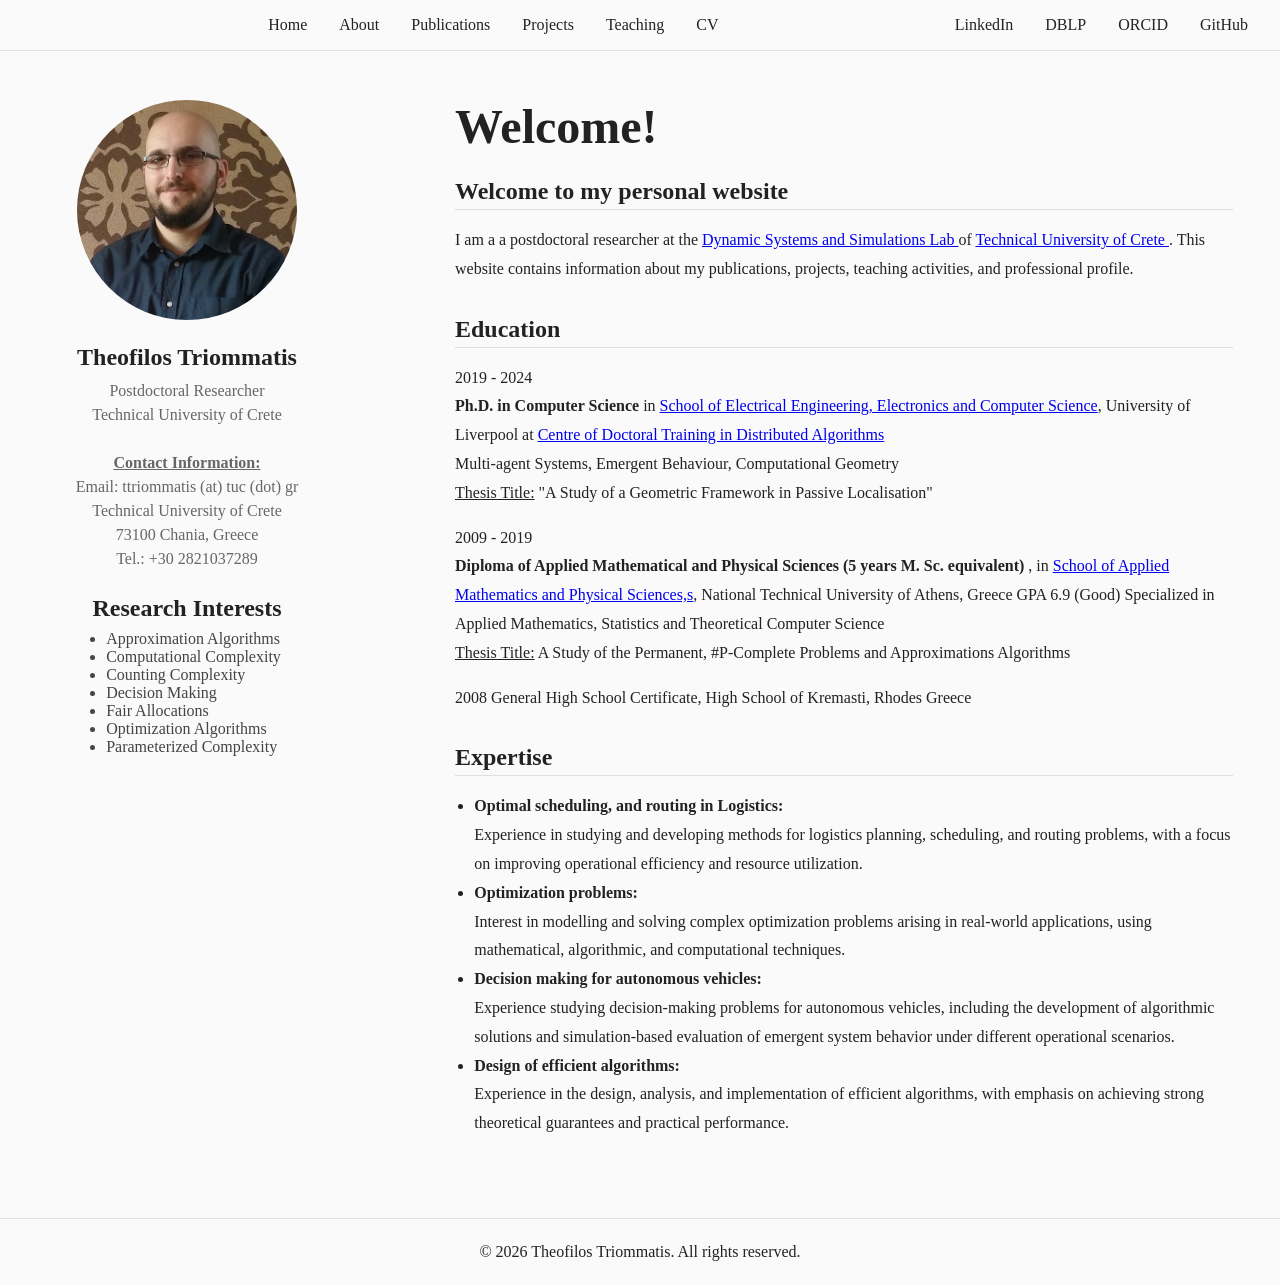
==== index.html @ 5d815907 "Add files via upload" ====
<!-- index.html -->

<!DOCTYPE html>

<html lang="en">
<head>
    <meta charset="UTF-8">
    <meta name="viewport" content="width=device-width, initial-scale=1.0">
    <title>Theofilos Triommatis</title>

 
<link rel="stylesheet" href="style.css">
 

</head>
<body>

 
<header>

    <nav class="navbar"> 

        <div class="nav-links">

        </div>

        <ul class="nav-links">
            <li><a href="index.html">Home</a></li>
            <li><a href="about.html">About</a></li>
            <li><a href="publications.html">Publications</a></li>
            <li><a href="projects.html">Projects</a></li>
            <li><a href="teaching.html">Teaching</a></li>
            <li><a href="DrTriommatis.pdf" target="_blank">CV</a></li>
        </ul>


        <div class="nav-links">

            <a href="https://www.linkedin.com/in/theofilos-triommatis-66a6b61b3/"
            target="_blank"
            aria-label="LinkedIn">
                LinkedIn
            </a>

            <a href="https://dblp.org/pid/255/5863.html"
            target="_blank"
            aria-label="DBLP">
                DBLP
            </a>

            <a href="https://orcid.org/0009-0004-9398-2046"
            target="_blank"
            aria-label="ORCID">
                ORCID
            </a>

            <a href="https://github.com/theotrio"
            target="_blank"
            aria-label="GitHub">
                GitHub
            </a>

        </div>

        <!-- <div class="social-icons"> 
            <a href="https://github.com/yourusername" target="_blank" aria-label="GitHub"> <img src="images/github.svg" alt="GitHub"> </a> 
            <a href="https://linkedin.com/in/yourusername" target="_blank" aria-label="LinkedIn"> <img src="images/linkedin.svg" alt="LinkedIn"> </a> 
            <a href="https://dblp.org/pid/your-id.html" target="_blank" aria-label="DBLP"> <img src="images/dblp.svg" alt="DBLP"> </a> 
            <a href="https://orcid.org/0000-0000-0000-0000" target="_blank" aria-label="ORCID"> <img src="images/orcid.svg" alt="ORCID"> </a> 
        </div>  -->

    </nav>

</header>

<main>

<aside class="sidebar">

    <img
        src="images/profile.png"
        alt="Profile photo"
        class="profile-image"
    >

    <h2>Theofilos Triommatis</h2>

    <p class="title">
        Postdoctoral Researcher<br>
        Technical University of Crete
    </p>

    <p class="title">
        <strong> <u> Contact Information: </u> </strong> <br>
        Email: ttriommatis (at) tuc (dot) gr <br>
        Technical University of Crete <br>
        73100 Chania, Greece <br>
        Tel.: +30 2821037289
    </p>

    <!-- <p class="bio">
        <u>Short Bio: </u> I completed my undergraduate and integrated masters at National
        Technical University of Athens in 2019. In 2024, achieved my PhD in Computer Science 
        at the University of Liverpool, where my thesis focused on developing and studying a
        Geomteric Framework for localization with passive sensors. 
    </p> -->
    <h2>Research Interests</h2>
    <ul>
        <li> Approximation Algorithms <br>  </li>
        <li>  Computational Complexity <br>  
        <!-- Interest in the computational complexity of algorithmic problems, including the study of tractability, approximation, and the inherent limits of efficient computation. -->
        </li>
        <li> Counting Complexity <br>  </li>
        <li> Decision Making <br>  </li>
        <li> Fair Allocations  <br> </li>
        <li> Optimization Algorithms <br>  </li>
        <li> Parameterized Complexity <br>  </li>
    </ul>

</aside>

<section class="content">

    <h1>Welcome!</h1>

    <section>
    <h2>
        Welcome to my personal website
    </h2>

    <p>
        I am a a postdoctoral researcher at the <a href= "http://www.dssl.tuc.gr/" target="_blank"> Dynamic Systems and Simulations Lab </a>  
        of <a href= "https://www.tuc.gr/en/home" target="_blank"> Technical University of Crete </a>.
        This website contains information about my publications,
        projects, teaching activities, and professional profile.
    </p>
    </section>

    <section>
    <h2>Education</h2>
    <p>
    2019 - 2024 <br>
    <strong> Ph.D. in Computer Science </strong> in <a href = "https://www.liverpool.ac.uk/electrical-engineering-electronics-and-computer-science/" target="_blank"> School of Electrical Engineering, Electronics and Computer Science</a>, 
    University of Liverpool at <a href= "https://www.liverpool.ac.uk/distributed-algorithms-cdt/" target="_blank"> Centre of Doctoral Training in Distributed Algorithms</a>
    <br>
    Multi-agent Systems, Emergent Behaviour, Computational Geometry
    <br>
    <u>Thesis Title:</u> "A Study of a Geometric Framework in Passive Localisation"
    </p> 
    <p>2009 - 2019 <br>
    <strong> Diploma of Applied Mathematical and Physical Sciences (5 years M. Sc. equivalent) </strong>, in
    <a href = "https://www.ntua.gr/en/" target="_blank"> School of Applied Mathematics and Physical Sciences,s</a>,
    National Technical University of Athens, Greece GPA 6.9 (Good)
    Specialized in Applied Mathematics, Statistics and Theoretical Computer Science
    <br>
    <u>Thesis Title:</u> 
    A Study of the Permanent, #P-Complete Problems and Approximations Algorithms
    </p>
    <p> 2008 
    General High School Certificate, High School of Kremasti, Rhodes Greece
    </p>
    </section>
     

    <section>
    <h2>Expertise</h2>
    <ul>
        <li>
        <strong> Optimal scheduling, and routing in Logistics: </strong>  <br>
        Experience in studying and developing methods for logistics planning, scheduling, and routing problems, with a focus on improving operational efficiency and resource utilization.
        </li>
        <li>
        <strong> Optimization problems: </strong>  <br>
        Interest in modelling and solving complex optimization problems arising in real-world applications, using mathematical, algorithmic, and computational techniques.
        </li>
        <li>
        <strong> Decision making for autonomous vehicles: </strong>  <br>
        Experience studying decision-making problems for autonomous vehicles, including the development of algorithmic solutions and simulation-based evaluation of emergent system behavior under different operational scenarios.
        </li>
        <li>
        <strong> Design of efficient algorithms: </strong>  <br>
        Experience in the design, analysis, and implementation of efficient algorithms, with emphasis on achieving strong theoretical guarantees and practical performance.
        </li>
    </ul>
    </section>



</section>

</main>



<footer>
    <p class="copyright">
        © 2026 Theofilos Triommatis. All rights reserved.
    </p>
</footer>
 

</body>
</html>
---- style.css ----
/* style.css */

* {
  margin: 0;
  padding: 0;
  box-sizing: border-box;
  }

body {
font-family: Source Serif; 
/* Arial, Helvetica, sans-serif; */
min-height: 100vh;


display: flex;
flex-direction: column;

color: #222;
background-color: #fafafa;

}

header {
position: sticky;
top: 0;

background: rgba(250, 250, 250, 0.9);
backdrop-filter: blur(10px);

padding: 1rem 2rem;
border-bottom: 1px solid #e0e0e0;

z-index: 1000;

}

.navbar {
display: flex;
justify-content: space-between;
align-items: center;
}

.nav-links {
list-style: none;
display: flex;
justify-content: center;
gap: 2rem;
}

.nav-links a {
text-decoration: none;
color: #222;
font-weight: 500;
}

.nav-links a:hover {
color: #0066cc;
}

main {
flex: 1;

display: flex;
gap: 8rem;

max-width: 1250px;
width: 100%;

margin: 0 auto;
padding: 3rem 2rem;

}

.sidebar {
    width: 280px;
    position: sticky;
    top: 100px;
    align-self: flex-start;
}

.profile-image {
width: 220px;
height: 220px;

object-fit: cover;

border-radius: 50%;

display: block;
margin: 0 auto 1.5rem auto;

}

.sidebar h2 {
text-align: center;
margin-bottom: 0.5rem;
}

.title {
text-align: center;
color: #666;
margin-bottom: 1.5rem;
line-height: 1.5;
}

.bio {
line-height: 1.7;
color: #444;
}

.sidebar ul {
color: #444;
padding-left: 3.7rem;
}

.content {
flex: 1;
}

.content section {
    margin-bottom: 2rem;
}

.content h1 {
font-size: 3rem;
margin-bottom: 1.5rem;
}

.content h2 {
    margin-bottom: 1rem;
    padding-bottom: 0.25rem;
    border-bottom: 1px solid #ddd;
}

.content p {
line-height: 1.8;
margin-bottom: 1rem;
}

.content ul {
padding-left: 1.2rem;
line-height: 1.8;
}


footer {
border-top: 1px solid #e0e0e0;
padding: 1.5rem;
text-align: center;
}

.social-links {
display: flex;
justify-content: center;
gap: 1.5rem;
margin-bottom: 0.75rem;
}

.social-links a {
text-decoration: none;
color: #444;
}

.social-links a:hover {
color: #0066cc;
}


.publications {
width: 100%;
max-width: 1000px;
margin: 0 auto;
} 

.publications h1 {
margin-top: 2rem;
margin-bottom: 1rem;
}

.publications h2 {
margin-top: 1.5rem;
margin-bottom: 1rem;
}

.publications ol {
margin-bottom: 2rem;
padding-left: 2rem;
}

.publications ul {
margin-bottom: 2rem;
padding-left: 2rem;
}

.social-icons {
display: flex;
gap: 1rem;
}

.social-icons img {
width: 24px;
height: 24px;
transition: transform 0.2s ease;
}

.social-icons img {
transform: scale(1.1);
}




.about-section {
margin-bottom: 3rem;
}

.about-section h2 {
margin-bottom: 1rem;
border-bottom: 1px solid #e0e0e0;
padding-bottom: 0.4rem;
}

.cv-item {
display: flex;
gap: 2rem;
margin-bottom: 0.8rem;
}

.cv-year,
.cv-label {
width: 140px;
flex-shrink: 0;
font-weight: 600;
}

.cv-description {
flex: 1;
line-height: 1.6;
}
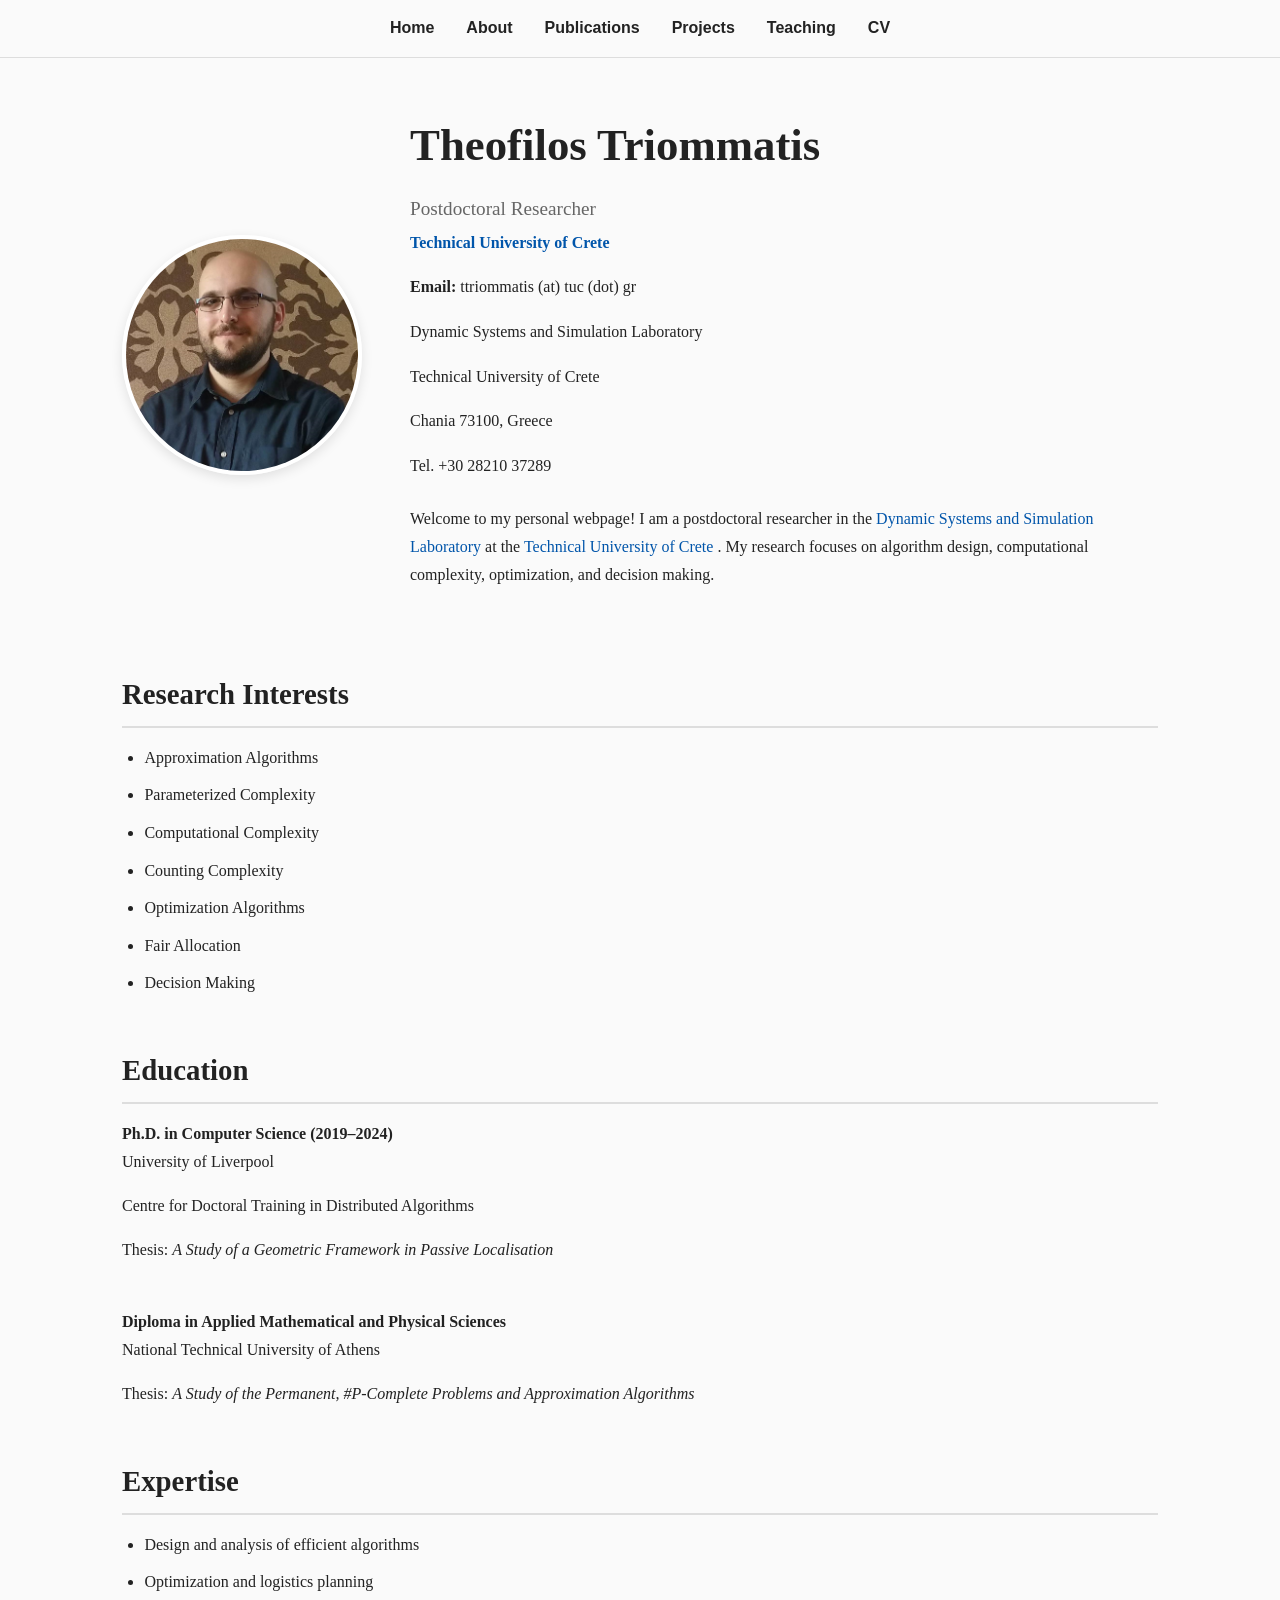
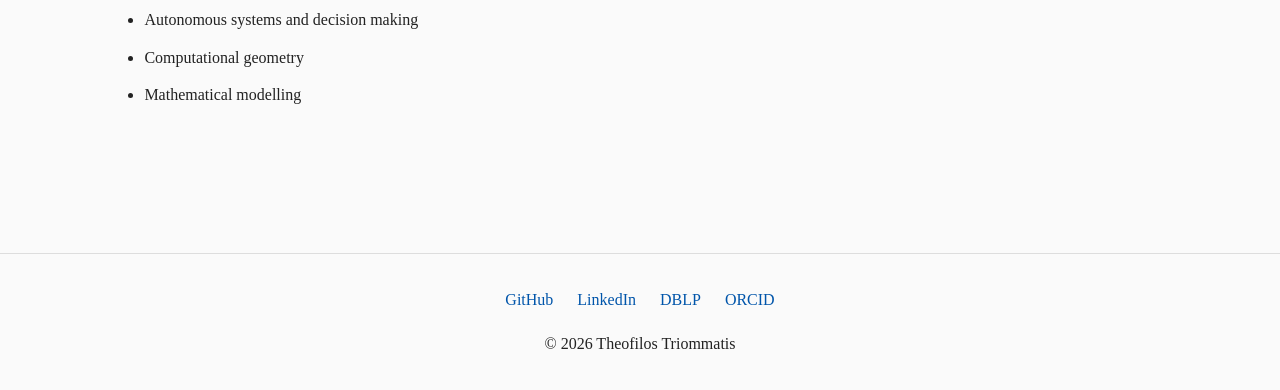
==== commit 61a4775e: "New Format v2.0" ====
--- a/index.html
+++ b/index.html
@@ -1,204 +1,277 @@
-<!-- index.html -->
-
 <!DOCTYPE html>
-
 <html lang="en">
+
 <head>
+
     <meta charset="UTF-8">
     <meta name="viewport" content="width=device-width, initial-scale=1.0">
+
     <title>Theofilos Triommatis</title>
 
- 
-<link rel="stylesheet" href="style.css">
- 
+    <!-- Fonts -->
+    <link rel="preconnect" href="https://fonts.googleapis.com">
+    <link rel="preconnect" href="https://fonts.gstatic.com" crossorigin>
+
+    <link href="https://fonts.googleapis.com/css2?family=Source+Serif+4:wght@400;600;700&display=swap"
+          rel="stylesheet">
+
+    <link rel="stylesheet" href="style.css">
 
 </head>
+
 <body>
 
- 
 <header>
 
-    <nav class="navbar"> 
-
-        <div class="nav-links">
+    <nav class="navbar">
+
+        <ul class="nav-links">
+
+            <li><a href="index.html">Home</a></li>
+
+            <li><a href="about.html">About</a></li>
+
+            <li><a href="publications.html">Publications</a></li>
+
+            <li><a href="projects.html">Projects</a></li>
+
+            <li><a href="teaching.html">Teaching</a></li>
+
+            <li><a href="DrTriommatis.pdf" target="_blank">CV</a></li>
+
+        </ul>
+
+    </nav>
+
+</header>
+
+
+<main>
+
+    <section class="hero">
+
+        <img
+            src="images/profile.png"
+            alt="Theofilos Triommatis"
+            class="profile-image">
+
+        <div class="hero-text">
+
+            <h1>Theofilos Triommatis</h1>
+
+            <p class="position">
+                Postdoctoral Researcher
+            </p>
+
+            <p class="institution">
+                Technical University of Crete
+            </p>
+
+            <div class="contact">
+
+                <p>
+                    <strong>Email:</strong>
+                    ttriommatis (at) tuc (dot) gr
+                </p>
+
+                <p>
+                    Dynamic Systems and Simulation Laboratory
+                </p>
+
+                <p>
+                    Technical University of Crete
+                </p>
+
+                <p>
+                    Chania 73100, Greece
+                </p>
+
+                <p>
+                    Tel. +30 28210 37289
+                </p>
+
+            </div>
+
+            <p>
+
+                Welcome to my personal webpage!
+
+                I am a postdoctoral researcher in the
+                <a href="http://www.dssl.tuc.gr/" target="_blank">
+                    Dynamic Systems and Simulation Laboratory
+                </a>
+                at the
+                <a href="https://www.tuc.gr/en/home" target="_blank">
+                    Technical University of Crete
+                </a>.
+
+                My research focuses on algorithm design,
+                computational complexity,
+                optimization,
+                and decision making.
+
+            </p>
 
         </div>
 
-        <ul class="nav-links">
-            <li><a href="index.html">Home</a></li>
-            <li><a href="about.html">About</a></li>
-            <li><a href="publications.html">Publications</a></li>
-            <li><a href="projects.html">Projects</a></li>
-            <li><a href="teaching.html">Teaching</a></li>
-            <li><a href="DrTriommatis.pdf" target="_blank">CV</a></li>
+    </section>
+
+
+    <section>
+
+        <h2>Research Interests</h2>
+
+        <ul>
+
+            <li>Approximation Algorithms</li>
+
+            <li>Parameterized Complexity</li>
+
+            <li>Computational Complexity</li>
+
+            <li>Counting Complexity</li>
+
+            <li>Optimization Algorithms</li>
+
+            <li>Fair Allocation</li>
+
+            <li>Decision Making</li>
+
         </ul>
 
-
-        <div class="nav-links">
-
-            <a href="https://www.linkedin.com/in/theofilos-triommatis-66a6b61b3/"
-            target="_blank"
-            aria-label="LinkedIn">
+    </section>
+
+
+    <section>
+
+        <h2>Education</h2>
+
+        <p>
+
+            <strong>Ph.D. in Computer Science (2019–2024)</strong><br>
+
+            University of Liverpool
+
+        </p>
+
+        <p>
+
+            Centre for Doctoral Training in Distributed Algorithms
+
+        </p>
+
+        <p>
+
+            Thesis:
+            <em>
+                A Study of a Geometric Framework in Passive Localisation
+            </em>
+
+        </p>
+
+        <br>
+
+        <p>
+
+            <strong>Diploma in Applied Mathematical and Physical Sciences</strong><br>
+
+            National Technical University of Athens
+
+        </p>
+
+        <p>
+
+            Thesis:
+
+            <em>
+
+                A Study of the Permanent,
+                #P-Complete Problems and Approximation Algorithms
+
+            </em>
+
+        </p>
+
+    </section>
+
+
+    <section>
+
+        <h2>Expertise</h2>
+
+        <ul>
+
+            <li>
+
+                Design and analysis of efficient algorithms
+
+            </li>
+
+            <li>
+
+                Optimization and logistics planning
+
+            </li>
+
+            <li>
+
+                Autonomous systems and decision making
+
+            </li>
+
+            <li>
+
+                Computational geometry
+
+            </li>
+
+            <li>
+
+                Mathematical modelling
+
+            </li>
+
+        </ul>
+
+    </section>
+
+</main>
+
+
+<footer>
+
+    <div class="footer-content">
+
+        <div class="social-links">
+
+            <a href="https://github.com/theotrio" target="_blank">
+                GitHub
+            </a>
+
+            <a href="https://www.linkedin.com/in/theofilos-triommatis-66a6b61b3/" target="_blank">
                 LinkedIn
             </a>
 
-            <a href="https://dblp.org/pid/255/5863.html"
-            target="_blank"
-            aria-label="DBLP">
+            <a href="https://dblp.org/pid/255/5863.html" target="_blank">
                 DBLP
             </a>
 
-            <a href="https://orcid.org/0009-0004-9398-2046"
-            target="_blank"
-            aria-label="ORCID">
+            <a href="https://orcid.org/0009-0004-9398-2046" target="_blank">
                 ORCID
             </a>
 
-            <a href="https://github.com/theotrio"
-            target="_blank"
-            aria-label="GitHub">
-                GitHub
-            </a>
-
         </div>
 
-        <!-- <div class="social-icons"> 
-            <a href="https://github.com/yourusername" target="_blank" aria-label="GitHub"> <img src="images/github.svg" alt="GitHub"> </a> 
-            <a href="https://linkedin.com/in/yourusername" target="_blank" aria-label="LinkedIn"> <img src="images/linkedin.svg" alt="LinkedIn"> </a> 
-            <a href="https://dblp.org/pid/your-id.html" target="_blank" aria-label="DBLP"> <img src="images/dblp.svg" alt="DBLP"> </a> 
-            <a href="https://orcid.org/0000-0000-0000-0000" target="_blank" aria-label="ORCID"> <img src="images/orcid.svg" alt="ORCID"> </a> 
-        </div>  -->
-
-    </nav>
-
-</header>
-
-<main>
-
-<aside class="sidebar">
-
-    <img
-        src="images/profile.png"
-        alt="Profile photo"
-        class="profile-image"
-    >
-
-    <h2>Theofilos Triommatis</h2>
-
-    <p class="title">
-        Postdoctoral Researcher<br>
-        Technical University of Crete
-    </p>
-
-    <p class="title">
-        <strong> <u> Contact Information: </u> </strong> <br>
-        Email: ttriommatis (at) tuc (dot) gr <br>
-        Technical University of Crete <br>
-        73100 Chania, Greece <br>
-        Tel.: +30 2821037289
-    </p>
-
-    <!-- <p class="bio">
-        <u>Short Bio: </u> I completed my undergraduate and integrated masters at National
-        Technical University of Athens in 2019. In 2024, achieved my PhD in Computer Science 
-        at the University of Liverpool, where my thesis focused on developing and studying a
-        Geomteric Framework for localization with passive sensors. 
-    </p> -->
-    <h2>Research Interests</h2>
-    <ul>
-        <li> Approximation Algorithms <br>  </li>
-        <li>  Computational Complexity <br>  
-        <!-- Interest in the computational complexity of algorithmic problems, including the study of tractability, approximation, and the inherent limits of efficient computation. -->
-        </li>
-        <li> Counting Complexity <br>  </li>
-        <li> Decision Making <br>  </li>
-        <li> Fair Allocations  <br> </li>
-        <li> Optimization Algorithms <br>  </li>
-        <li> Parameterized Complexity <br>  </li>
-    </ul>
-
-</aside>
-
-<section class="content">
-
-    <h1>Welcome!</h1>
-
-    <section>
-    <h2>
-        Welcome to my personal website
-    </h2>
-
-    <p>
-        I am a a postdoctoral researcher at the <a href= "http://www.dssl.tuc.gr/" target="_blank"> Dynamic Systems and Simulations Lab </a>  
-        of <a href= "https://www.tuc.gr/en/home" target="_blank"> Technical University of Crete </a>.
-        This website contains information about my publications,
-        projects, teaching activities, and professional profile.
-    </p>
-    </section>
-
-    <section>
-    <h2>Education</h2>
-    <p>
-    2019 - 2024 <br>
-    <strong> Ph.D. in Computer Science </strong> in <a href = "https://www.liverpool.ac.uk/electrical-engineering-electronics-and-computer-science/" target="_blank"> School of Electrical Engineering, Electronics and Computer Science</a>, 
-    University of Liverpool at <a href= "https://www.liverpool.ac.uk/distributed-algorithms-cdt/" target="_blank"> Centre of Doctoral Training in Distributed Algorithms</a>
-    <br>
-    Multi-agent Systems, Emergent Behaviour, Computational Geometry
-    <br>
-    <u>Thesis Title:</u> "A Study of a Geometric Framework in Passive Localisation"
-    </p> 
-    <p>2009 - 2019 <br>
-    <strong> Diploma of Applied Mathematical and Physical Sciences (5 years M. Sc. equivalent) </strong>, in
-    <a href = "https://www.ntua.gr/en/" target="_blank"> School of Applied Mathematics and Physical Sciences,s</a>,
-    National Technical University of Athens, Greece GPA 6.9 (Good)
-    Specialized in Applied Mathematics, Statistics and Theoretical Computer Science
-    <br>
-    <u>Thesis Title:</u> 
-    A Study of the Permanent, #P-Complete Problems and Approximations Algorithms
-    </p>
-    <p> 2008 
-    General High School Certificate, High School of Kremasti, Rhodes Greece
-    </p>
-    </section>
-     
-
-    <section>
-    <h2>Expertise</h2>
-    <ul>
-        <li>
-        <strong> Optimal scheduling, and routing in Logistics: </strong>  <br>
-        Experience in studying and developing methods for logistics planning, scheduling, and routing problems, with a focus on improving operational efficiency and resource utilization.
-        </li>
-        <li>
-        <strong> Optimization problems: </strong>  <br>
-        Interest in modelling and solving complex optimization problems arising in real-world applications, using mathematical, algorithmic, and computational techniques.
-        </li>
-        <li>
-        <strong> Decision making for autonomous vehicles: </strong>  <br>
-        Experience studying decision-making problems for autonomous vehicles, including the development of algorithmic solutions and simulation-based evaluation of emergent system behavior under different operational scenarios.
-        </li>
-        <li>
-        <strong> Design of efficient algorithms: </strong>  <br>
-        Experience in the design, analysis, and implementation of efficient algorithms, with emphasis on achieving strong theoretical guarantees and practical performance.
-        </li>
-    </ul>
-    </section>
-
-
-
-</section>
-
-</main>
-
-
-
-<footer>
-    <p class="copyright">
-        © 2026 Theofilos Triommatis. All rights reserved.
-    </p>
+        <p>
+
+            © 2026 Theofilos Triommatis
+
+        </p>
+
+    </div>
+
 </footer>
- 
 
 </body>
-</html>
-
+
+</html>
--- a/style.css
+++ b/style.css
@@ -1,239 +1,423 @@
-/* style.css */
+/* ==========================================================
+   Theofilos Triommatis - Personal Website
+   Version 2.0
+   ========================================================== */
+
+/* ---------- Global ---------- */
 
 * {
-  margin: 0;
-  padding: 0;
-  box-sizing: border-box;
-  }
+    margin: 0;
+    padding: 0;
+    box-sizing: border-box;
+}
+
+:root {
+
+    --accent: #0055aa;
+    --text: #222;
+    --light-text: #666;
+    --border: #dddddd;
+    --background: #fafafa;
+
+    --content-width: 1100px;
+}
+
+html {
+    scroll-behavior: smooth;
+}
 
 body {
-font-family: Source Serif; 
-/* Arial, Helvetica, sans-serif; */
-min-height: 100vh;
-
-
-display: flex;
-flex-direction: column;
-
-color: #222;
-background-color: #fafafa;
-
-}
+
+    font-family: "Source Serif Pro", Georgia, serif;
+    color: var(--text);
+
+    background: var(--background);
+
+    line-height: 1.75;
+
+    min-height: 100vh;
+
+    display: flex;
+    flex-direction: column;
+}
+
+/* ---------- Links ---------- */
+
+a {
+
+    color: var(--accent);
+    text-decoration: none;
+}
+
+a:hover {
+
+    text-decoration: underline;
+}
+
+/* ---------- Header ---------- */
 
 header {
-position: sticky;
-top: 0;
-
-background: rgba(250, 250, 250, 0.9);
-backdrop-filter: blur(10px);
-
-padding: 1rem 2rem;
-border-bottom: 1px solid #e0e0e0;
-
-z-index: 1000;
-
+
+    position: sticky;
+    top: 0;
+
+    z-index: 1000;
+
+    background: rgba(250,250,250,.95);
+    backdrop-filter: blur(12px);
+
+    border-bottom: 1px solid var(--border);
 }
 
 .navbar {
-display: flex;
-justify-content: space-between;
-align-items: center;
+
+    max-width: var(--content-width);
+
+    margin: auto;
+
+    padding: .9rem 1rem;
 }
 
 .nav-links {
-list-style: none;
-display: flex;
-justify-content: center;
-gap: 2rem;
+
+    display: flex;
+    justify-content: center;
+
+    list-style: none;
+
+    gap: 2rem;
 }
 
 .nav-links a {
-text-decoration: none;
-color: #222;
-font-weight: 500;
+
+    color: var(--text);
+
+    font-family: Arial, Helvetica, sans-serif;
+
+    font-weight: 600;
 }
 
 .nav-links a:hover {
-color: #0066cc;
-}
+
+    color: var(--accent);
+}
+
+/* ---------- Main ---------- */
 
 main {
-flex: 1;
-
-display: flex;
-gap: 8rem;
-
-max-width: 1250px;
-width: 100%;
-
-margin: 0 auto;
-padding: 3rem 2rem;
-
-}
-
-.sidebar {
-    width: 280px;
-    position: sticky;
-    top: 100px;
-    align-self: flex-start;
+
+    flex: 1;
+
+    max-width: var(--content-width);
+
+    width: 100%;
+
+    margin: auto;
+
+    padding: 3rem 2rem;
+}
+
+/* ---------- Hero ---------- */
+
+.hero {
+
+    display: flex;
+
+    align-items: center;
+
+    gap: 3rem;
+
+    margin-bottom: 4rem;
 }
 
 .profile-image {
-width: 220px;
-height: 220px;
-
-object-fit: cover;
-
-border-radius: 50%;
-
-display: block;
-margin: 0 auto 1.5rem auto;
-
-}
-
-.sidebar h2 {
-text-align: center;
-margin-bottom: 0.5rem;
-}
-
-.title {
-text-align: center;
-color: #666;
-margin-bottom: 1.5rem;
-line-height: 1.5;
-}
-
-.bio {
-line-height: 1.7;
-color: #444;
-}
-
-.sidebar ul {
-color: #444;
-padding-left: 3.7rem;
-}
-
-.content {
-flex: 1;
-}
-
-.content section {
-    margin-bottom: 2rem;
-}
-
-.content h1 {
-font-size: 3rem;
-margin-bottom: 1.5rem;
-}
-
-.content h2 {
+
+    width: 240px;
+    height: 240px;
+
+    border-radius: 50%;
+
+    object-fit: cover;
+
+    flex-shrink: 0;
+
+    border: 4px solid white;
+
+    box-shadow: 0 4px 12px rgba(0,0,0,.10);
+}
+
+.hero-text {
+
+    flex: 1;
+}
+
+.hero-text h1 {
+
+    font-size: 2.8rem;
+
+    margin-bottom: .5rem;
+}
+
+.position {
+
+    font-size: 1.2rem;
+
+    color: var(--light-text);
+
+    margin-bottom: .2rem;
+}
+
+.institution {
+
+    color: var(--accent);
+
+    font-weight: 600;
+
     margin-bottom: 1rem;
-    padding-bottom: 0.25rem;
-    border-bottom: 1px solid #ddd;
-}
-
-.content p {
-line-height: 1.8;
-margin-bottom: 1rem;
-}
-
-.content ul {
-padding-left: 1.2rem;
-line-height: 1.8;
-}
-
-
-footer {
-border-top: 1px solid #e0e0e0;
-padding: 1.5rem;
-text-align: center;
-}
-
-.social-links {
-display: flex;
-justify-content: center;
-gap: 1.5rem;
-margin-bottom: 0.75rem;
-}
-
-.social-links a {
-text-decoration: none;
-color: #444;
-}
-
-.social-links a:hover {
-color: #0066cc;
-}
-
-
-.publications {
-width: 100%;
-max-width: 1000px;
-margin: 0 auto;
-} 
-
-.publications h1 {
-margin-top: 2rem;
-margin-bottom: 1rem;
-}
-
-.publications h2 {
-margin-top: 1.5rem;
-margin-bottom: 1rem;
-}
-
-.publications ol {
-margin-bottom: 2rem;
-padding-left: 2rem;
-}
-
-.publications ul {
-margin-bottom: 2rem;
-padding-left: 2rem;
-}
-
-.social-icons {
-display: flex;
-gap: 1rem;
-}
-
-.social-icons img {
-width: 24px;
-height: 24px;
-transition: transform 0.2s ease;
-}
-
-.social-icons img {
-transform: scale(1.1);
-}
-
-
-
+}
+
+.contact {
+
+    margin-bottom: 1.5rem;
+
+    line-height: 1.8;
+}
+
+/* ---------- Sections ---------- */
+
+section {
+
+    margin-bottom: 3rem;
+}
+
+section h2 {
+
+    font-size: 1.8rem;
+
+    margin-bottom: 1rem;
+
+    padding-bottom: .4rem;
+
+    border-bottom: 2px solid var(--border);
+}
+
+section p {
+
+    margin-bottom: 1rem;
+}
+
+section ul {
+
+    padding-left: 1.4rem;
+}
+
+section li {
+
+    margin-bottom: .6rem;
+}
+
+/* ---------- Publications ---------- */
+
+.publication {
+
+    display: flex;
+
+    justify-content: space-between;
+
+    gap: 2rem;
+
+    margin-bottom: 1.2rem;
+}
+
+.citation {
+
+    flex: 1;
+}
+
+.venue {
+
+    white-space: nowrap;
+
+    color: var(--light-text);
+
+    font-weight: 600;
+}
+
+/* ---------- About Page ---------- */
 
 .about-section {
-margin-bottom: 3rem;
-}
-
-.about-section h2 {
-margin-bottom: 1rem;
-border-bottom: 1px solid #e0e0e0;
-padding-bottom: 0.4rem;
+
+    margin-bottom: 3rem;
 }
 
 .cv-item {
-display: flex;
-gap: 2rem;
-margin-bottom: 0.8rem;
+
+    display: flex;
+
+    gap: 2rem;
+
+    margin-bottom: 1rem;
 }
 
 .cv-year,
 .cv-label {
-width: 140px;
-flex-shrink: 0;
-font-weight: 600;
+
+    width: 160px;
+
+    flex-shrink: 0;
+
+    font-weight: bold;
 }
 
 .cv-description {
-flex: 1;
-line-height: 1.6;
+
+    flex: 1;
+}
+
+/* ---------- Footer ---------- */
+
+footer {
+
+    border-top: 1px solid var(--border);
+
+    margin-top: 3rem;
+
+    padding: 2rem 1rem;
+}
+
+.footer-content {
+
+    max-width: var(--content-width);
+
+    margin: auto;
+
+    text-align: center;
+}
+
+.social-links {
+
+    display: flex;
+
+    justify-content: center;
+
+    gap: 1.5rem;
+
+    flex-wrap: wrap;
+
+    margin-bottom: 1rem;
+}
+
+/* ==========================================================
+   TABLETS
+   ========================================================== */
+
+@media (max-width: 900px) {
+
+    main {
+
+        padding: 2rem 1.5rem;
+    }
+
+    .hero {
+
+        gap: 2rem;
+    }
+
+    .profile-image {
+
+        width: 190px;
+        height: 190px;
+    }
+
+    .hero-text h1 {
+
+        font-size: 2.3rem;
+    }
+}
+
+/* ==========================================================
+   PHONES
+   ========================================================== */
+
+@media (max-width: 700px) {
+
+    .navbar {
+
+        overflow-x: auto;
+
+        scrollbar-width: none;
+    }
+
+    .navbar::-webkit-scrollbar {
+
+        display: none;
+    }
+
+    .nav-links {
+
+        justify-content: flex-start;
+
+        flex-wrap: nowrap;
+
+        width: max-content;
+
+        gap: 1.5rem;
+
+        padding-bottom: .3rem;
+    }
+
+    main {
+
+        padding: 2rem 1rem;
+    }
+
+    .hero {
+
+        flex-direction: column;
+
+        text-align: center;
+
+        gap: 1.5rem;
+    }
+
+    .profile-image {
+
+        width: 170px;
+        height: 170px;
+    }
+
+    .hero-text h1 {
+
+        font-size: 2rem;
+    }
+
+    section h2 {
+
+        font-size: 1.5rem;
+    }
+
+    .publication {
+
+        flex-direction: column;
+
+        gap: .3rem;
+    }
+
+    .venue {
+
+        text-align: left;
+    }
+
+    .cv-item {
+
+        flex-direction: column;
+
+        gap: .25rem;
+    }
+
+    .cv-year,
+    .cv-label {
+
+        width: auto;
+    }
 }
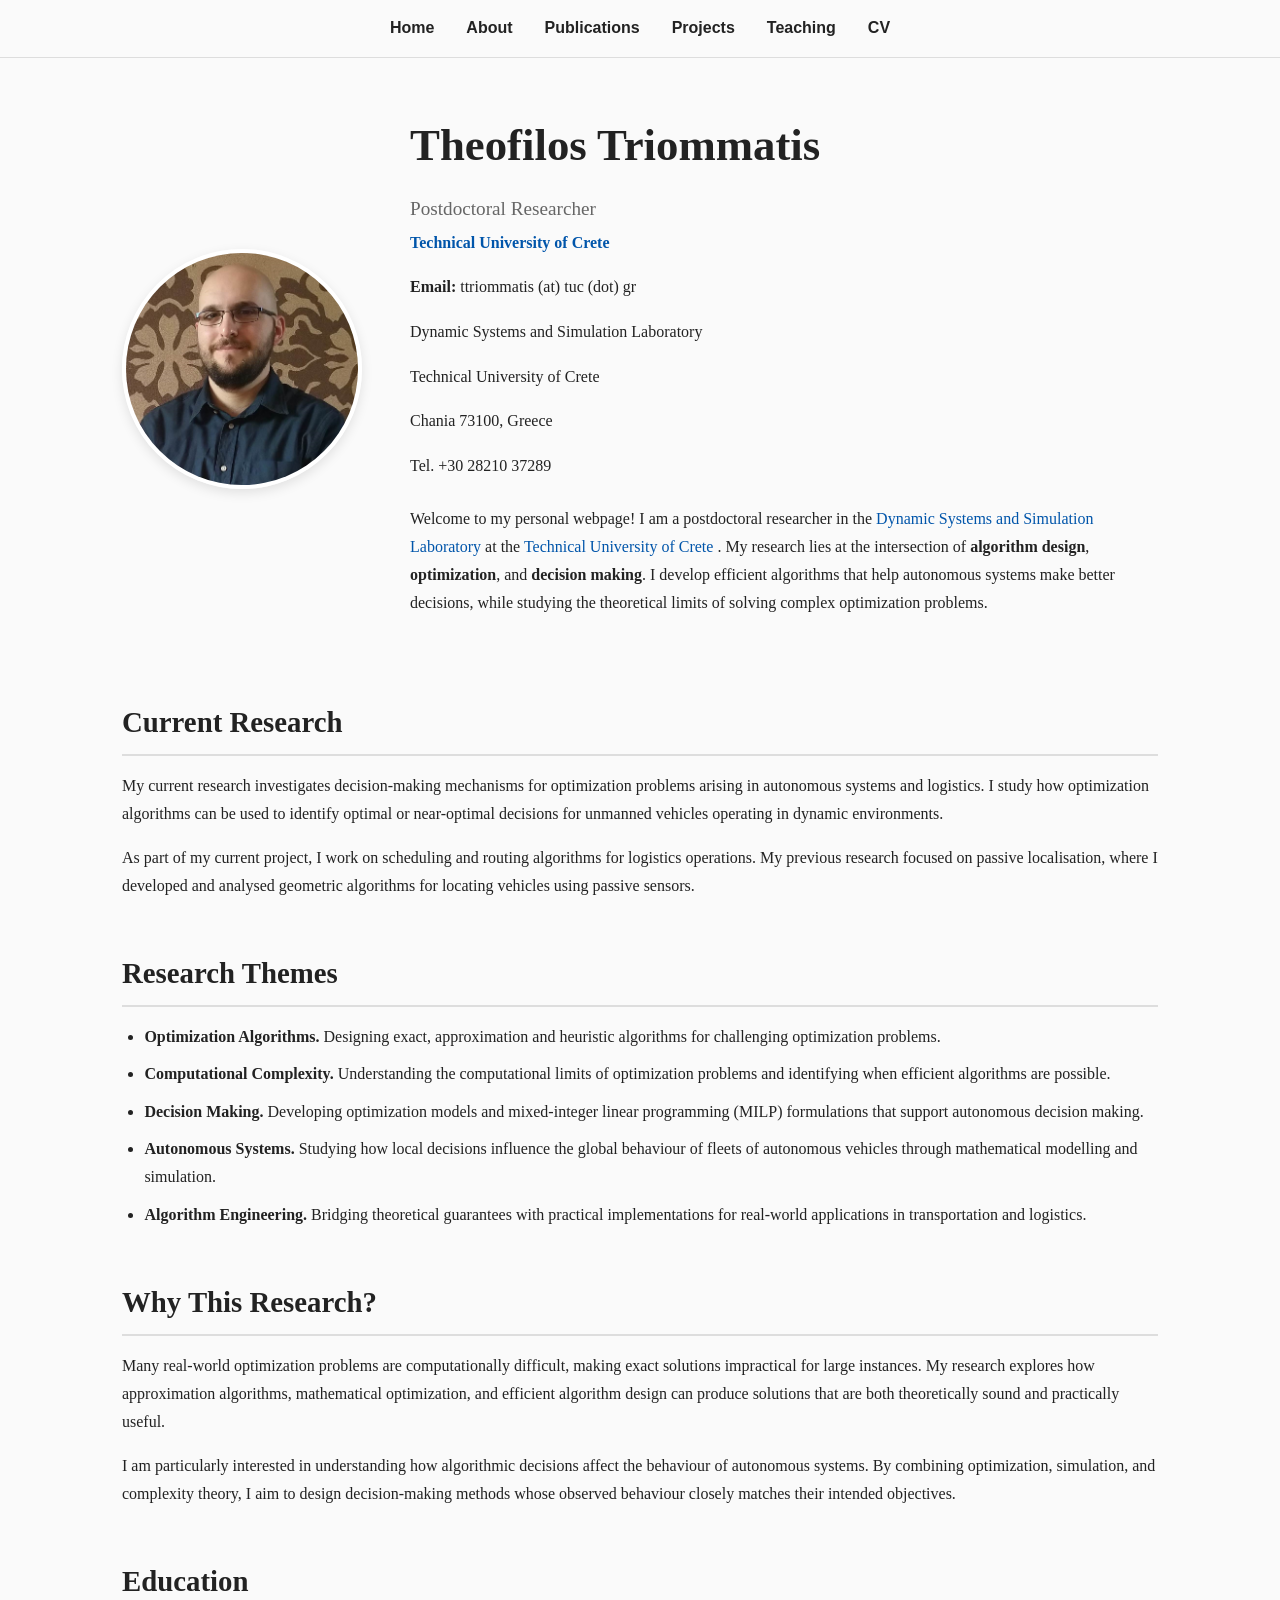
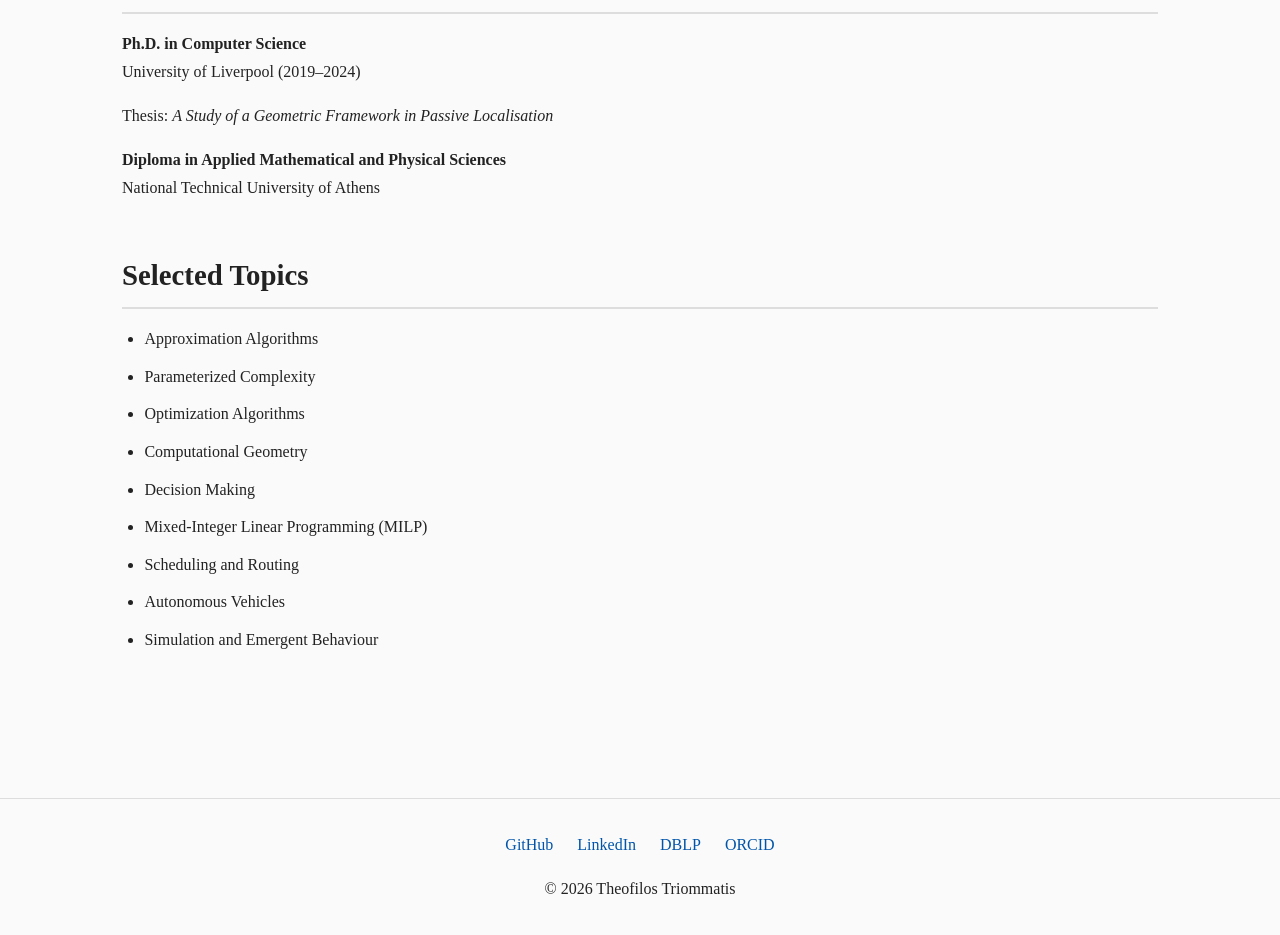
==== commit c2ca9cb9: "Add files via upload" ====
--- a/index.html
+++ b/index.html
@@ -105,10 +105,10 @@
                     Technical University of Crete
                 </a>.
 
-                My research focuses on algorithm design,
-                computational complexity,
-                optimization,
-                and decision making.
+                My research lies at the intersection of <strong>algorithm design</strong>, 
+                <strong>optimization</strong>, and <strong>decision making</strong>. I develop efficient 
+                algorithms that help autonomous systems make better decisions, while studying the 
+                theoretical limits of solving complex optimization problems.
 
             </p>
 
@@ -117,122 +117,93 @@
     </section>
 
 
-    <section>
-
-        <h2>Research Interests</h2>
-
-        <ul>
-
+    <section> 
+        <h2>Current Research</h2> 
+        <p> 
+            My current research investigates decision-making mechanisms for optimization problems arising in 
+            autonomous systems and logistics. I study how optimization algorithms can be used to identify optimal 
+            or near-optimal decisions for unmanned vehicles operating in dynamic environments. 
+        </p> 
+
+        <p> 
+            As part of my current project, I work on scheduling and routing algorithms for logistics operations. 
+            My previous research focused on passive localisation, where I developed and analysed geometric 
+            algorithms for locating vehicles using passive sensors. 
+        </p> 
+    </section> 
+    
+    <section> 
+        <h2>Research Themes</h2> 
+        <ul> 
+            <li> 
+                <strong>Optimization Algorithms.</strong> Designing exact, approximation and heuristic 
+                algorithms for challenging optimization problems. 
+            </li> 
+            <li> 
+                <strong>Computational Complexity.</strong> 
+                Understanding the computational limits of optimization problems and identifying when 
+                efficient algorithms are possible. 
+            </li> 
+            <li> 
+                <strong>Decision Making.</strong> 
+                Developing optimization models and mixed-integer linear programming (MILP) formulations 
+                that support autonomous decision making. 
+            </li> 
+            <li> 
+                <strong>Autonomous Systems.</strong> 
+                Studying how local decisions influence the global behaviour of fleets of autonomous 
+                vehicles through mathematical modelling and simulation. 
+            </li> 
+            <li> 
+                <strong>Algorithm Engineering.</strong> 
+                Bridging theoretical guarantees with practical implementations for real-world applications 
+                in transportation and logistics. 
+            </li> 
+        </ul> 
+    </section> 
+    
+    <section> 
+        <h2>Why This Research?</h2> <p> 
+            Many real-world optimization problems are computationally difficult, making exact solutions impractical 
+            for large instances. My research explores how approximation algorithms, mathematical optimization, 
+            and efficient algorithm design can produce solutions that are both theoretically sound and practically 
+            useful. 
+        </p> 
+            
+        <p> 
+            I am particularly interested in understanding how algorithmic decisions affect 
+            the behaviour of autonomous systems. By combining optimization, simulation, and complexity theory, 
+            I aim to design decision-making methods whose observed behaviour closely matches their 
+            intended objectives. 
+        </p> 
+    </section> 
+    
+    <section> 
+        <h2>Education</h2> 
+        <p> 
+            <strong>Ph.D. in Computer Science</strong><br> 
+            University of Liverpool (2019–2024) 
+        </p> 
+        <p> 
+            Thesis: <em>A Study of a Geometric Framework in Passive Localisation</em> 
+        </p> 
+        <p> <strong>Diploma in Applied Mathematical and Physical Sciences</strong><br> 
+            National Technical University of Athens 
+        </p> 
+    </section> 
+    
+    <section> 
+        <h2>Selected Topics</h2> 
+        <ul> 
             <li>Approximation Algorithms</li>
-
-            <li>Parameterized Complexity</li>
-
-            <li>Computational Complexity</li>
-
-            <li>Counting Complexity</li>
-
-            <li>Optimization Algorithms</li>
-
-            <li>Fair Allocation</li>
-
-            <li>Decision Making</li>
-
-        </ul>
-
-    </section>
-
-
-    <section>
-
-        <h2>Education</h2>
-
-        <p>
-
-            <strong>Ph.D. in Computer Science (2019–2024)</strong><br>
-
-            University of Liverpool
-
-        </p>
-
-        <p>
-
-            Centre for Doctoral Training in Distributed Algorithms
-
-        </p>
-
-        <p>
-
-            Thesis:
-            <em>
-                A Study of a Geometric Framework in Passive Localisation
-            </em>
-
-        </p>
-
-        <br>
-
-        <p>
-
-            <strong>Diploma in Applied Mathematical and Physical Sciences</strong><br>
-
-            National Technical University of Athens
-
-        </p>
-
-        <p>
-
-            Thesis:
-
-            <em>
-
-                A Study of the Permanent,
-                #P-Complete Problems and Approximation Algorithms
-
-            </em>
-
-        </p>
-
-    </section>
-
-
-    <section>
-
-        <h2>Expertise</h2>
-
-        <ul>
-
-            <li>
-
-                Design and analysis of efficient algorithms
-
-            </li>
-
-            <li>
-
-                Optimization and logistics planning
-
-            </li>
-
-            <li>
-
-                Autonomous systems and decision making
-
-            </li>
-
-            <li>
-
-                Computational geometry
-
-            </li>
-
-            <li>
-
-                Mathematical modelling
-
-            </li>
-
-        </ul>
-
+            <li>Parameterized Complexity</li> 
+            <li>Optimization Algorithms</li> 
+            <li>Computational Geometry</li> 
+            <li>Decision Making</li> 
+            <li>Mixed-Integer Linear Programming (MILP)</li> 
+            <li>Scheduling and Routing</li> <li>Autonomous Vehicles</li> 
+            <li>Simulation and Emergent Behaviour</li> 
+        </ul> 
     </section>
 
 </main>
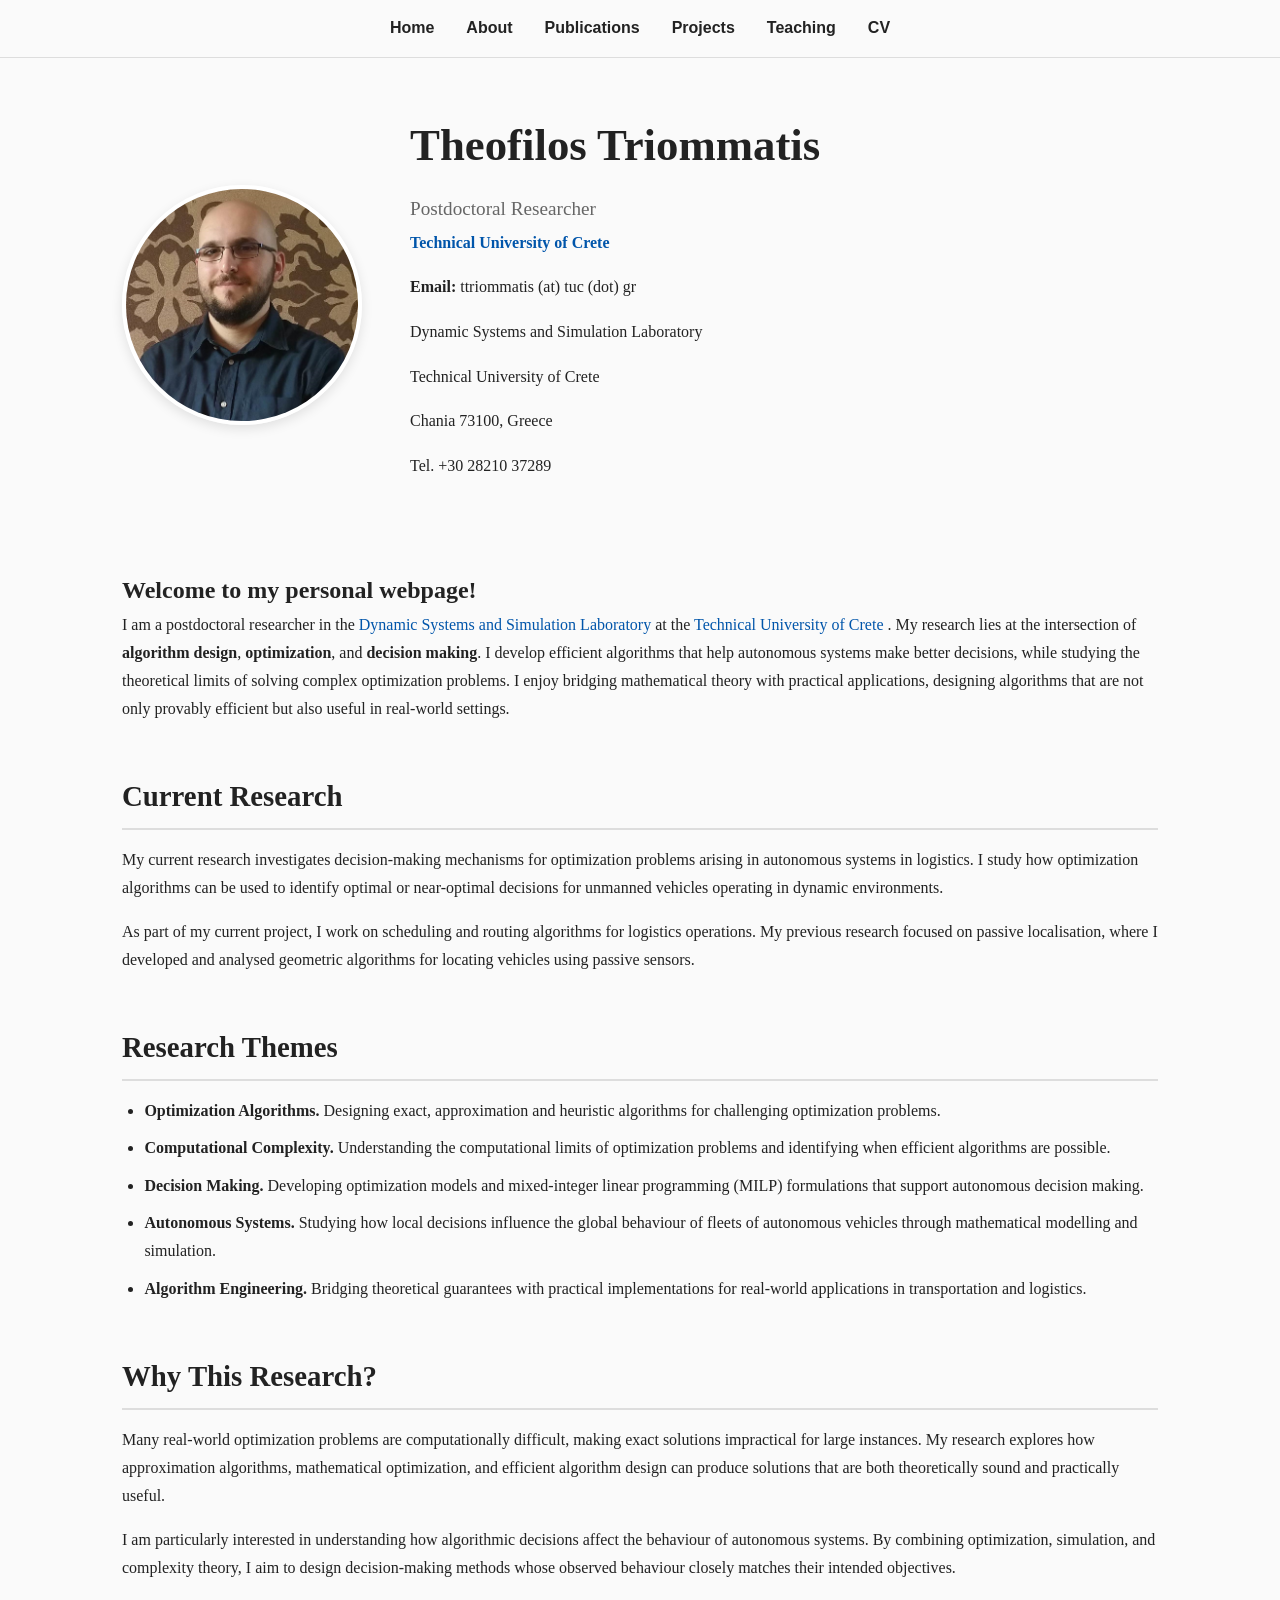
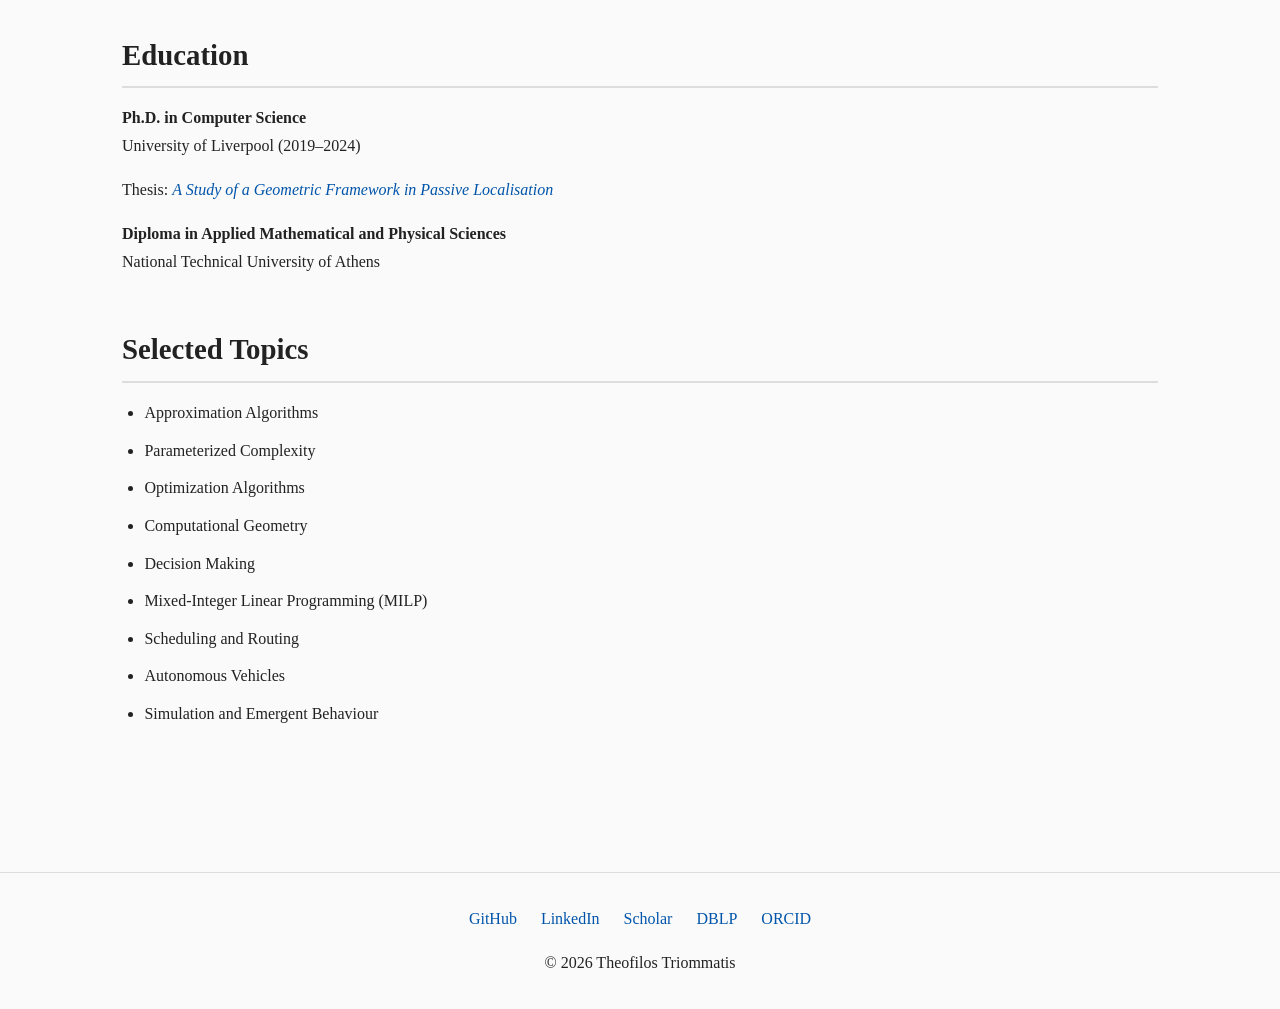
==== commit a0c64542: "Add files via upload" ====
--- a/index.html
+++ b/index.html
@@ -92,7 +92,7 @@
 
             </div>
 
-            <p>
+            <!-- <p>
 
                 Welcome to my personal webpage!
 
@@ -110,18 +110,39 @@
                 algorithms that help autonomous systems make better decisions, while studying the 
                 theoretical limits of solving complex optimization problems.
 
-            </p>
+            </p> -->
 
         </div>
 
     </section>
 
+    <section>
+        <h1>Welcome to my personal webpage!</h1>
+        <p> 
+            I am a postdoctoral researcher in the
+                <a href="http://www.dssl.tuc.gr/" target="_blank">
+                    Dynamic Systems and Simulation Laboratory
+                </a>
+                at the
+                <a href="https://www.tuc.gr/en/home" target="_blank">
+                    Technical University of Crete
+                </a>.
+
+                My research lies at the intersection of <strong>algorithm design</strong>, 
+                <strong>optimization</strong>, and <strong>decision making</strong>. I develop efficient 
+                algorithms that help autonomous systems make better decisions, while studying the 
+                theoretical limits of solving complex optimization problems.
+                I enjoy bridging mathematical theory with practical applications, designing algorithms
+                that are not only provably efficient but also useful in real-world settings.
+        </p>
+    </section>
+
 
     <section> 
         <h2>Current Research</h2> 
         <p> 
             My current research investigates decision-making mechanisms for optimization problems arising in 
-            autonomous systems and logistics. I study how optimization algorithms can be used to identify optimal 
+            autonomous systems in logistics. I study how optimization algorithms can be used to identify optimal 
             or near-optimal decisions for unmanned vehicles operating in dynamic environments. 
         </p> 
 
@@ -185,7 +206,10 @@
             University of Liverpool (2019–2024) 
         </p> 
         <p> 
-            Thesis: <em>A Study of a Geometric Framework in Passive Localisation</em> 
+            Thesis: 
+            <a href="https://livrepository.liverpool.ac.uk/3184893/" target="_blank">
+                    <em>A Study of a Geometric Framework in Passive Localisation</em> 
+            </a>
         </p> 
         <p> <strong>Diploma in Applied Mathematical and Physical Sciences</strong><br> 
             National Technical University of Athens 
@@ -223,6 +247,10 @@
                 LinkedIn
             </a>
 
+            <a href="https://scholar.google.com/citations?hl=el&user=AcZUATAAAAAJ" target="_blank">
+                Scholar
+            </a>
+
             <a href="https://dblp.org/pid/255/5863.html" target="_blank">
                 DBLP
             </a>
--- a/style.css
+++ b/style.css
@@ -211,6 +211,10 @@
     padding-left: 1.4rem;
 }
 
+section ol {
+    padding-left: 1.4rem;
+}
+
 section li {
 
     margin-bottom: .6rem;
@@ -245,33 +249,180 @@
 
 /* ---------- About Page ---------- */
 
-.about-section {
+/* ==========================================================
+   ABOUT PAGE
+   ========================================================== */
+
+.page-intro {
+
+    display: flex;
+    align-items: center;
+    gap: 3rem;
+
+    margin-bottom: 4rem;
+}
+
+.intro-text {
+
+    flex: 1;
+}
+
+.about-photo {
+
+    width: 220px;
+    height: 220px;
+
+    border-radius: 50%;
+
+    object-fit: cover;
+
+    flex-shrink: 0;
+
+    box-shadow: 0 4px 12px rgba(0,0,0,.12);
+}
+
+.timeline {
+
+    margin: 4rem 0;
+}
+
+.timeline-item {
+
+    display: flex;
+
+    gap: 2rem;
+
+    position: relative;
 
     margin-bottom: 3rem;
 }
 
-.cv-item {
-
-    display: flex;
-
-    gap: 2rem;
-
-    margin-bottom: 1rem;
-}
-
-.cv-year,
-.cv-label {
-
-    width: 160px;
-
-    flex-shrink: 0;
+.timeline-date {
+
+    width: 100px;
 
     font-weight: bold;
-}
-
-.cv-description {
-
-    flex: 1;
+
+    text-align: right;
+}
+
+.timeline-content {
+
+    position: relative;
+
+    padding-left: 2rem;
+}
+
+.timeline-content::before {
+
+    content: "";
+
+    position: absolute;
+
+    left: -11px;
+
+    top: .4rem;
+
+    width: 16px;
+
+    height: 16px;
+
+    border-radius: 50%;
+
+    background: white;
+
+    border: 4px solid var(--accent);
+}
+
+.timeline-content::after {
+
+    content: "";
+
+    position: absolute;
+
+    left: -1px;          /* Align with the centre of the circle */
+
+    top: 28px;           /* Start just below the circle */
+
+    width: 3px;
+
+    height: calc(100% + 2rem);
+
+    background: var(--accent);
+}
+
+.timeline-item:last-child .timeline-content::after {
+
+    display: none;
+}
+
+/* ==========================================================
+   QUOTATIONS
+   ========================================================== */
+
+blockquote {
+
+    margin: 1.5rem auto;
+
+    padding: 1rem 1.5rem;
+
+    border-left: 4px solid var(--accent);
+
+    background: #f5f7fa;
+
+    font-style: italic;
+
+    color: #444;
+
+    max-width: 850px;
+}
+
+blockquote strong {
+
+    display: block;
+
+    margin-top: .75rem;
+
+    text-align: right;
+
+    font-style: normal;
+
+    color: var(--light-text);
+}
+
+/* ==========================================================
+   PERSONAL NOTE
+   ========================================================== */
+
+.personal-note {
+
+    margin-top: 5rem;
+
+    padding: 2rem;
+
+    background: #fcfcfc;
+
+    border-top: 2px solid var(--border);
+
+    border-bottom: 2px solid var(--border);
+
+    text-align: center;
+}
+
+.personal-note h2 {
+
+    border: none;
+
+    margin-bottom: 1.5rem;
+}
+
+.personal-note p {
+
+    max-width: 800px;
+
+    margin: 0 auto 2rem auto;
+
+    font-size: 1.05rem;
 }
 
 /* ---------- Footer ---------- */
@@ -420,4 +571,29 @@
 
         width: auto;
     }
+
+        .page-intro {
+
+        flex-direction: column-reverse;
+
+        text-align: center;
+
+        gap: 2rem;
+    }
+
+    .about-photo {
+
+        width: 170px;
+        height: 170px;
+    }
+
+    blockquote {
+
+        padding: 1rem;
+    }
+
+    .personal-note {
+
+        padding: 1.5rem 1rem;
+    }
 }
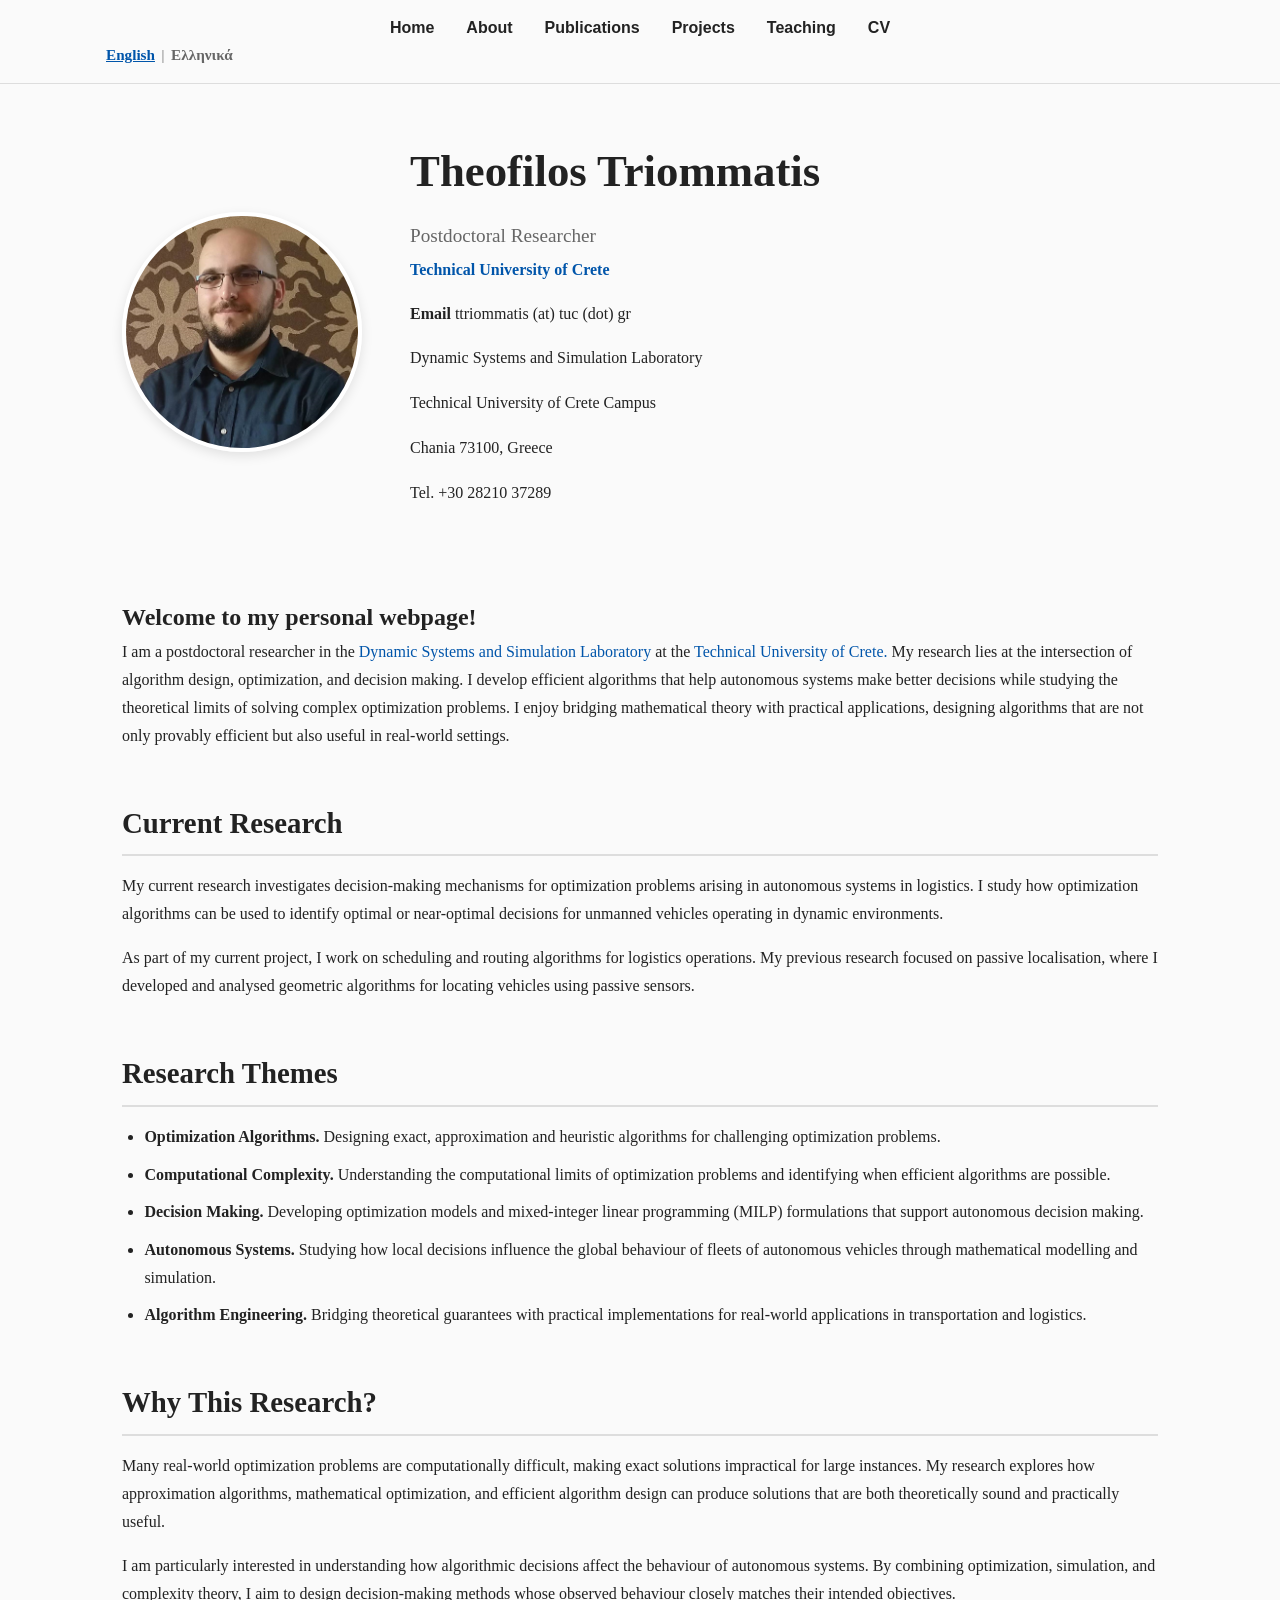
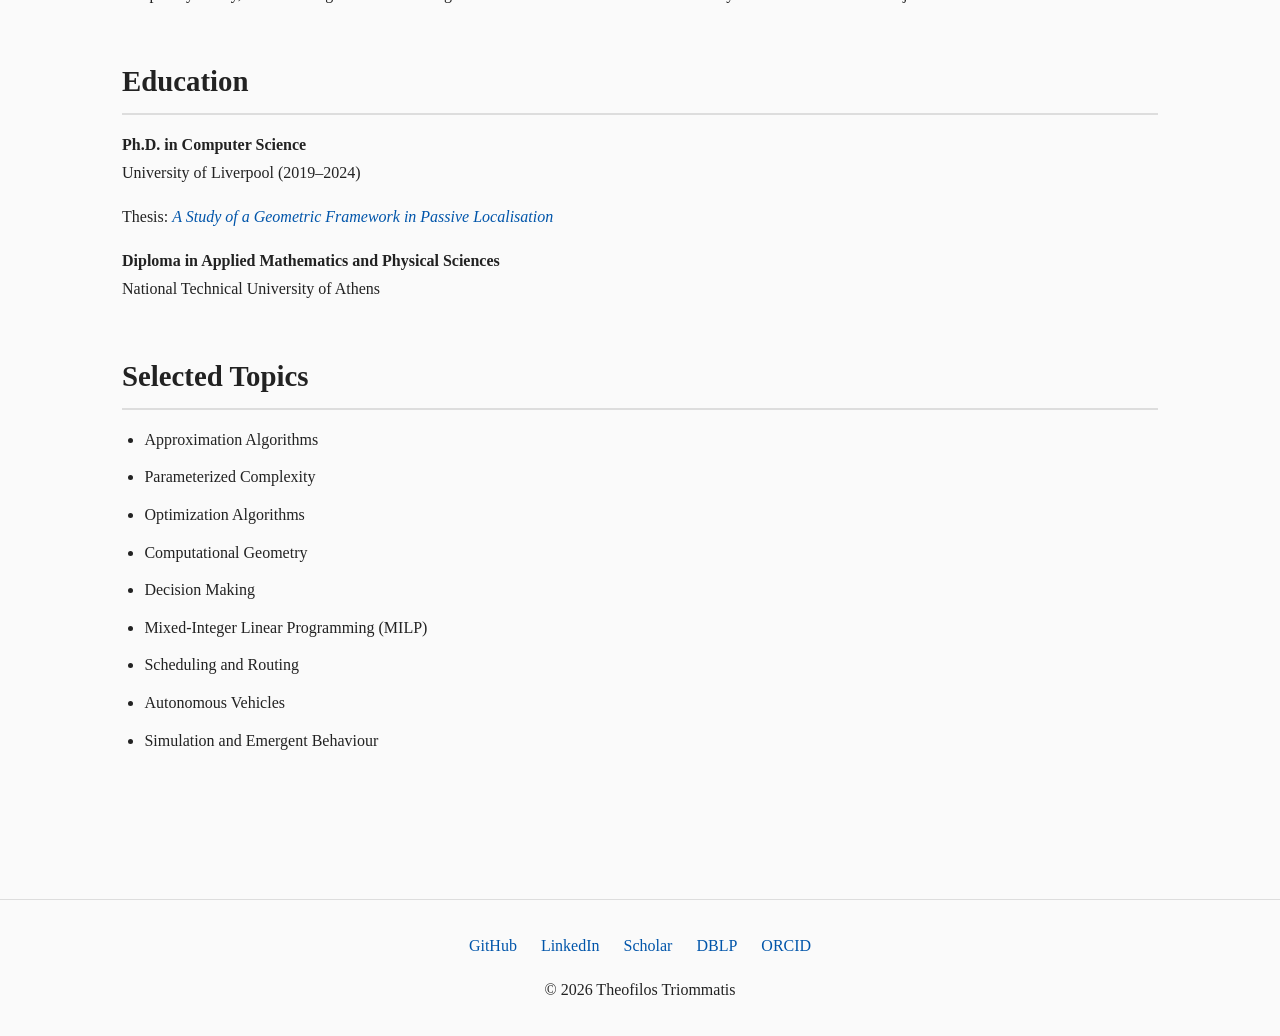
==== commit c7761c8a: "Bilingual Updates" ====
--- a/index.html
+++ b/index.html
@@ -27,20 +27,30 @@
 
         <ul class="nav-links">
 
-            <li><a href="index.html">Home</a></li>
-
-            <li><a href="about.html">About</a></li>
-
-            <li><a href="publications.html">Publications</a></li>
-
-            <li><a href="projects.html">Projects</a></li>
-
-            <li><a href="teaching.html">Teaching</a></li>
-
-            <li><a href="DrTriommatis.pdf" target="_blank">CV</a></li>
+            <li><a href="index.html" data-lang="nav.home"></a></li>
+
+            <li><a href="about.html" data-lang="nav.about"></a></li>
+
+            <li><a href="publications.html" data-lang="nav.publications"></a></li>
+
+            <li><a href="projects.html" data-lang="nav.projects"></a></li>
+
+            <li><a href="teaching.html" data-lang="nav.teaching"></a></li>
+
+            <li><a href="DrTriommatis.pdf" target="_blank" data-lang="nav.cv"></a></li>
 
         </ul>
 
+        <div class="language-switch">
+
+            <a href="#" id="lang-en">English</a>
+
+            <span>|</span>
+
+            <a href="#" id="lang-el">Ελληνικά</a>
+
+        </div>
+
     </nav>
 
 </header>
@@ -50,184 +60,179 @@
 
     <section class="hero">
 
-        <img
-            src="images/profile.png"
-            alt="Theofilos Triommatis"
-            class="profile-image">
-
-        <div class="hero-text">
-
-            <h1>Theofilos Triommatis</h1>
-
-            <p class="position">
-                Postdoctoral Researcher
+    <img
+        src="images/profile.png"
+        alt="Theofilos Triommatis"
+        class="profile-image">
+
+    <div class="hero-text">
+
+        <h1 data-lang="home.hero.name"></h1>
+
+        <p class="position" data-lang="home.hero.position"></p>
+
+        <p class="institution" data-lang="home.hero.institution"></p>
+
+        <div class="contact">
+
+            <p>
+                <strong data-lang="home.hero.email"></strong>
+                ttriommatis (<span data-lang="home.hero.mail_at"></span>) tuc 
+                (<span data-lang="home.hero.mail_dot"></span>) gr
             </p>
 
-            <p class="institution">
-                Technical University of Crete
-            </p>
-
-            <div class="contact">
-
-                <p>
-                    <strong>Email:</strong>
-                    ttriommatis (at) tuc (dot) gr
-                </p>
-
-                <p>
-                    Dynamic Systems and Simulation Laboratory
-                </p>
-
-                <p>
-                    Technical University of Crete
-                </p>
-
-                <p>
-                    Chania 73100, Greece
-                </p>
-
-                <p>
-                    Tel. +30 28210 37289
-                </p>
-
-            </div>
-
-            <!-- <p>
-
-                Welcome to my personal webpage!
-
-                I am a postdoctoral researcher in the
-                <a href="http://www.dssl.tuc.gr/" target="_blank">
-                    Dynamic Systems and Simulation Laboratory
-                </a>
-                at the
-                <a href="https://www.tuc.gr/en/home" target="_blank">
-                    Technical University of Crete
-                </a>.
-
-                My research lies at the intersection of <strong>algorithm design</strong>, 
-                <strong>optimization</strong>, and <strong>decision making</strong>. I develop efficient 
-                algorithms that help autonomous systems make better decisions, while studying the 
-                theoretical limits of solving complex optimization problems.
-
-            </p> -->
+            <p data-lang="home.hero.lab"></p>
+
+            <p data-lang="home.hero.address"></p>
+
+            <p data-lang="home.hero.address_code"></p>
+
+            <p data-lang="home.hero.tel"></p>
 
         </div>
 
-    </section>
-
-    <section>
-        <h1>Welcome to my personal webpage!</h1>
-        <p> 
-            I am a postdoctoral researcher in the
-                <a href="http://www.dssl.tuc.gr/" target="_blank">
-                    Dynamic Systems and Simulation Laboratory
-                </a>
-                at the
-                <a href="https://www.tuc.gr/en/home" target="_blank">
-                    Technical University of Crete
-                </a>.
-
-                My research lies at the intersection of <strong>algorithm design</strong>, 
-                <strong>optimization</strong>, and <strong>decision making</strong>. I develop efficient 
-                algorithms that help autonomous systems make better decisions, while studying the 
-                theoretical limits of solving complex optimization problems.
-                I enjoy bridging mathematical theory with practical applications, designing algorithms
-                that are not only provably efficient but also useful in real-world settings.
-        </p>
-    </section>
-
-
-    <section> 
-        <h2>Current Research</h2> 
-        <p> 
-            My current research investigates decision-making mechanisms for optimization problems arising in 
-            autonomous systems in logistics. I study how optimization algorithms can be used to identify optimal 
-            or near-optimal decisions for unmanned vehicles operating in dynamic environments. 
-        </p> 
-
-        <p> 
-            As part of my current project, I work on scheduling and routing algorithms for logistics operations. 
-            My previous research focused on passive localisation, where I developed and analysed geometric 
-            algorithms for locating vehicles using passive sensors. 
-        </p> 
-    </section> 
-    
-    <section> 
-        <h2>Research Themes</h2> 
-        <ul> 
-            <li> 
-                <strong>Optimization Algorithms.</strong> Designing exact, approximation and heuristic 
-                algorithms for challenging optimization problems. 
-            </li> 
-            <li> 
-                <strong>Computational Complexity.</strong> 
-                Understanding the computational limits of optimization problems and identifying when 
-                efficient algorithms are possible. 
-            </li> 
-            <li> 
-                <strong>Decision Making.</strong> 
-                Developing optimization models and mixed-integer linear programming (MILP) formulations 
-                that support autonomous decision making. 
-            </li> 
-            <li> 
-                <strong>Autonomous Systems.</strong> 
-                Studying how local decisions influence the global behaviour of fleets of autonomous 
-                vehicles through mathematical modelling and simulation. 
-            </li> 
-            <li> 
-                <strong>Algorithm Engineering.</strong> 
-                Bridging theoretical guarantees with practical implementations for real-world applications 
-                in transportation and logistics. 
-            </li> 
-        </ul> 
-    </section> 
-    
-    <section> 
-        <h2>Why This Research?</h2> <p> 
-            Many real-world optimization problems are computationally difficult, making exact solutions impractical 
-            for large instances. My research explores how approximation algorithms, mathematical optimization, 
-            and efficient algorithm design can produce solutions that are both theoretically sound and practically 
-            useful. 
-        </p> 
-            
-        <p> 
-            I am particularly interested in understanding how algorithmic decisions affect 
-            the behaviour of autonomous systems. By combining optimization, simulation, and complexity theory, 
-            I aim to design decision-making methods whose observed behaviour closely matches their 
-            intended objectives. 
-        </p> 
-    </section> 
-    
-    <section> 
-        <h2>Education</h2> 
-        <p> 
-            <strong>Ph.D. in Computer Science</strong><br> 
-            University of Liverpool (2019–2024) 
-        </p> 
-        <p> 
-            Thesis: 
-            <a href="https://livrepository.liverpool.ac.uk/3184893/" target="_blank">
-                    <em>A Study of a Geometric Framework in Passive Localisation</em> 
-            </a>
-        </p> 
-        <p> <strong>Diploma in Applied Mathematical and Physical Sciences</strong><br> 
-            National Technical University of Athens 
-        </p> 
-    </section> 
-    
-    <section> 
-        <h2>Selected Topics</h2> 
-        <ul> 
-            <li>Approximation Algorithms</li>
-            <li>Parameterized Complexity</li> 
-            <li>Optimization Algorithms</li> 
-            <li>Computational Geometry</li> 
-            <li>Decision Making</li> 
-            <li>Mixed-Integer Linear Programming (MILP)</li> 
-            <li>Scheduling and Routing</li> <li>Autonomous Vehicles</li> 
-            <li>Simulation and Emergent Behaviour</li> 
-        </ul> 
+    </div>
+
+    </section>
+
+    <section>
+
+        <h1 data-lang="home.welcome.title"></h1>
+
+        <p>  
+            <span data-lang="home.welcome.text1"></span>
+
+            <a href="http://www.dssl.tuc.gr/" target="_blank">
+                <span data-lang="home.hero.lab"> </span>
+            </a>
+
+            <span data-lang="home.welcome.text2"></span>
+
+            <a href="https://www.tuc.gr/en/home" target="_blank">
+                <span data-lang="home.hero.institution"></span>.
+            </a>
+
+            <span data-lang="home.welcome.text3"></span>
+        </p>  
+    </section>
+
+    <section>
+
+        <h2 data-lang="home.current_research.title"></h2>
+
+        <p data-lang="home.current_research.p1"></p>
+
+        <p data-lang="home.current_research.p2"></p>
+
+    </section>
+
+    <section>
+
+        <h2 data-lang="home.themes.title"></h2>
+
+        <ul>
+
+            <li>
+                <strong data-lang="home.themes.optimization_title"></strong>
+                <span data-lang="home.themes.optimization"></span>
+            </li>
+
+            <li>
+                <strong data-lang="home.themes.complexity_title"></strong>
+                <span data-lang="home.themes.complexity"></span>
+            </li>
+
+            <li>
+                <strong data-lang="home.themes.decision_title"></strong>
+                <span data-lang="home.themes.decision"></span>
+            </li>
+
+            <li>
+                <strong data-lang="home.themes.autonomous_title"></strong>
+                <span data-lang="home.themes.autonomous"></span>
+            </li>
+
+            <li>
+                <strong data-lang="home.themes.engineering_title"></strong>
+                <span data-lang="home.themes.engineering"></span>
+            </li>
+
+        </ul>
+
+    </section>
+
+    <section>
+
+        <h2 data-lang="home.motivation.title"></h2>
+
+        <p data-lang="home.motivation.p1"></p>
+
+        <p data-lang="home.motivation.p2"></p>
+
+    </section>
+
+    <section>
+
+        <h2 data-lang="home.education.title"></h2>
+
+        <p>
+
+            <strong data-lang="home.education.phd"></strong><br>
+
+            <span data-lang="home.education.phd_place"></span>
+
+        </p>
+
+        <p>
+
+            <span data-lang="home.education.thesis_label"></span>
+
+            <a
+                href="https://livrepository.liverpool.ac.uk/3184893/"
+                target="_blank">
+
+                <em data-lang="home.education.thesis"></em>
+
+            </a>
+
+        </p>
+
+        <p>
+
+            <strong data-lang="home.education.diploma"></strong><br>
+
+            <span data-lang="home.education.diploma_place"></span>
+
+        </p>
+
+    </section>
+
+    <section>
+
+        <h2 data-lang="home.topics.title"></h2>
+
+        <ul>
+
+            <li data-lang="home.topics.approximation"></li>
+
+            <li data-lang="home.topics.parameterized"></li>
+
+            <li data-lang="home.topics.optimization"></li>
+
+            <li data-lang="home.topics.geometry"></li>
+
+            <li data-lang="home.topics.decision"></li>
+
+            <li data-lang="home.topics.milp"></li>
+
+            <li data-lang="home.topics.scheduling"></li>
+
+            <li data-lang="home.topics.autonomous"></li>
+
+            <li data-lang="home.topics.simulation"></li>
+
+        </ul>
+
     </section>
 
 </main>
@@ -271,6 +276,9 @@
 
 </footer>
 
+<script src="translations.js"></script>
+<script src="script.js"></script>
+
 </body>
 
 </html>
--- a/style.css
+++ b/style.css
@@ -102,6 +102,47 @@
     color: var(--accent);
 }
 
+.language-switch {
+
+    display: flex;
+
+    align-items: center;
+
+    gap: .4rem;
+
+    font-size: .95rem;
+
+    font-weight: 600;
+}
+
+.language-switch a {
+
+    text-decoration: none;
+
+    color: var(--light-text);
+
+    transition: color .2s;
+}
+
+.language-switch a:hover {
+
+    color: var(--accent);
+}
+
+.language-switch a.active {
+
+    color: var(--accent);
+
+    font-weight: 700;
+
+    text-decoration: underline;
+}
+
+.language-switch span {
+
+    color: #999;
+}
+
 /* ---------- Main ---------- */
 
 main {
@@ -253,34 +294,6 @@
    ABOUT PAGE
    ========================================================== */
 
-.page-intro {
-
-    display: flex;
-    align-items: center;
-    gap: 3rem;
-
-    margin-bottom: 4rem;
-}
-
-.intro-text {
-
-    flex: 1;
-}
-
-.about-photo {
-
-    width: 220px;
-    height: 220px;
-
-    border-radius: 50%;
-
-    object-fit: cover;
-
-    flex-shrink: 0;
-
-    box-shadow: 0 4px 12px rgba(0,0,0,.12);
-}
-
 .timeline {
 
     margin: 4rem 0;
@@ -288,13 +301,13 @@
 
 .timeline-item {
 
-    display: flex;
-
-    gap: 2rem;
-
-    position: relative;
-
-    margin-bottom: 3rem;
+    display: grid;
+
+    grid-template-columns: 90px 40px 1fr;
+
+    align-items: start;
+
+    column-gap: 1rem;
 }
 
 .timeline-date {
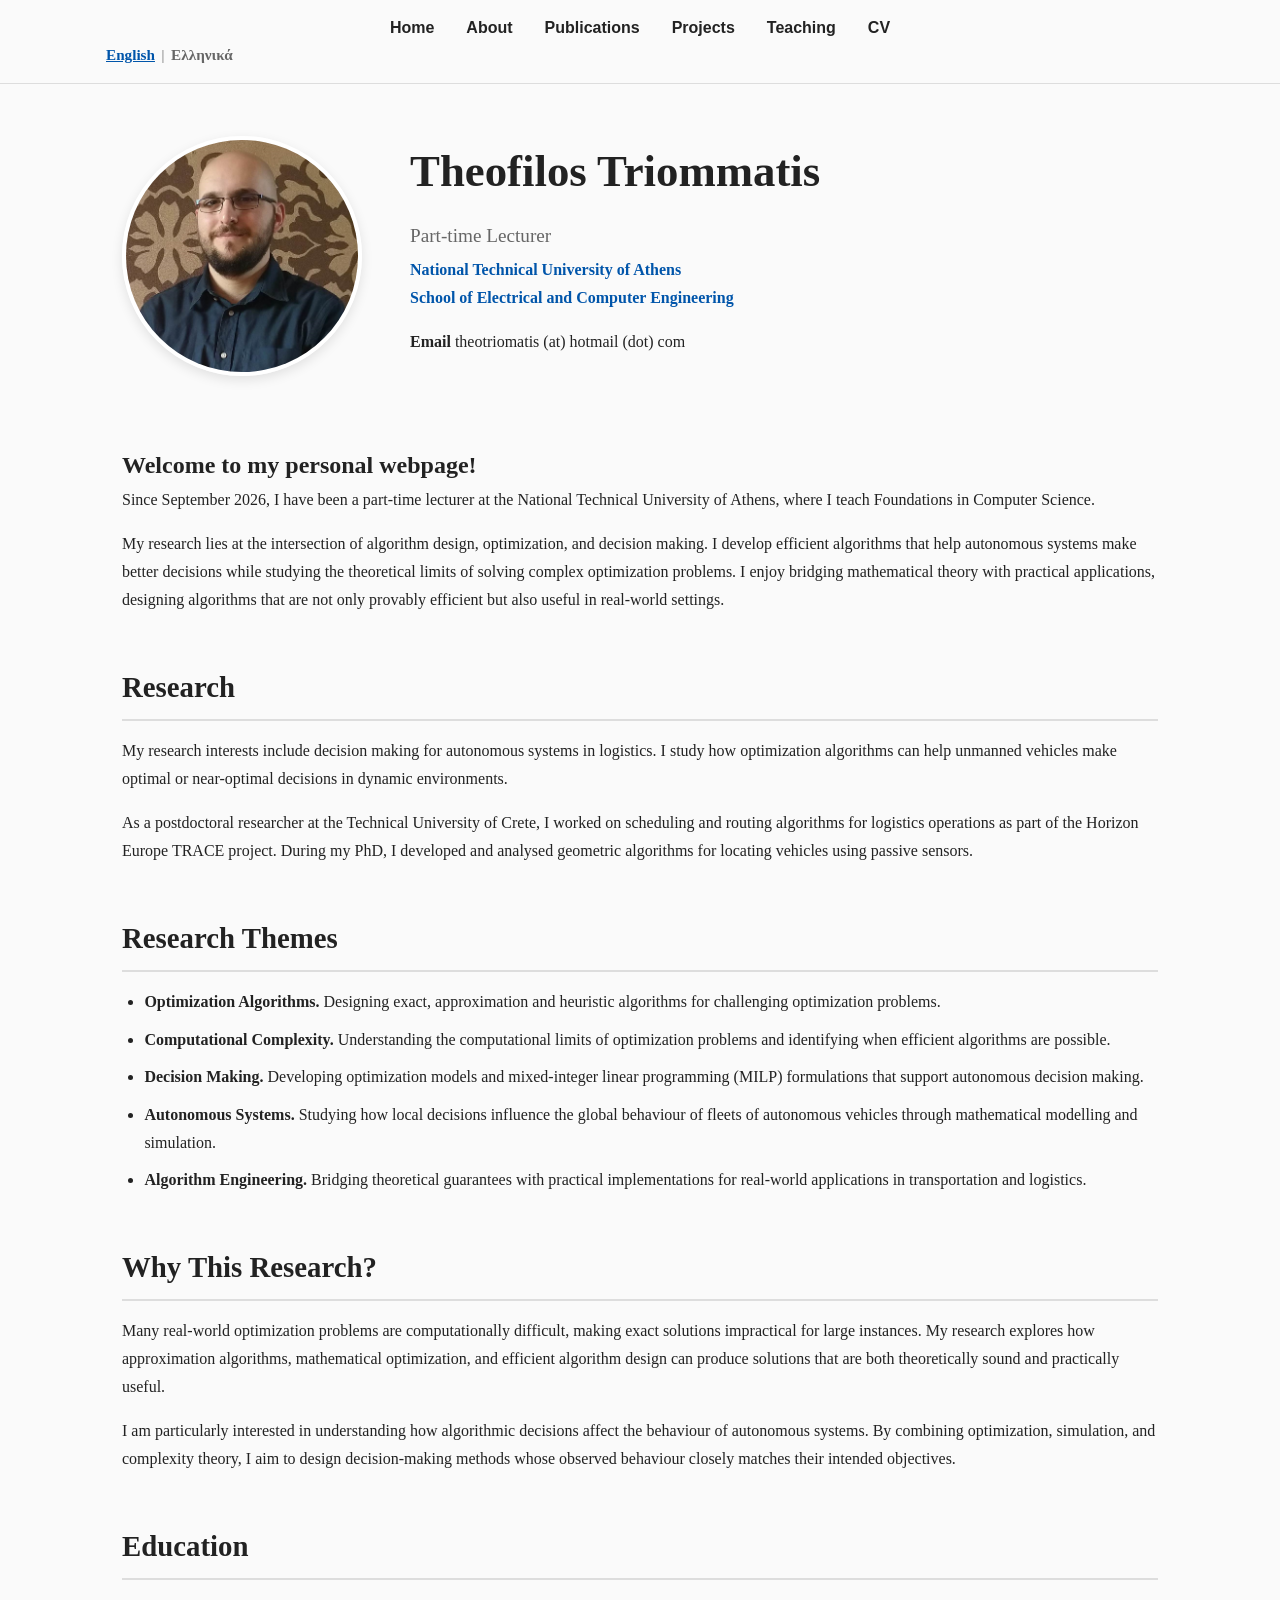
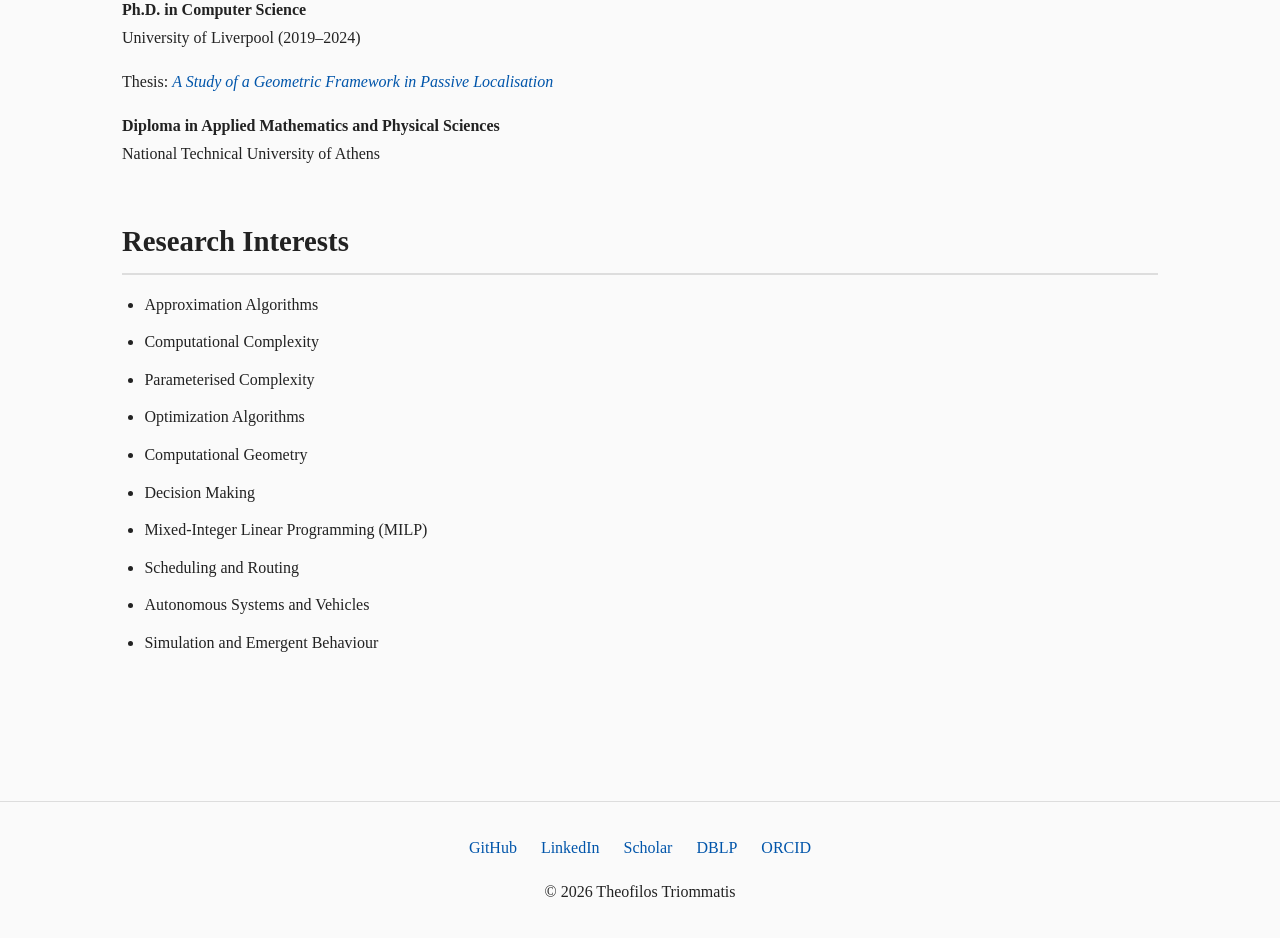
==== commit 01dcad72: "Add files via upload" ====
--- a/index.html
+++ b/index.html
@@ -71,24 +71,19 @@
 
         <p class="position" data-lang="home.hero.position"></p>
 
-        <p class="institution" data-lang="home.hero.institution"></p>
+        <p class="institution">
+            <a href="https://www.ntua.gr/en/" data-lang="home.hero.institution"></a><br>
+            <a href="https://www.ece.ntua.gr/en" data-lang="home.hero.school"></a>
+        </p>
 
         <div class="contact">
 
             <p>
                 <strong data-lang="home.hero.email"></strong>
-                ttriommatis (<span data-lang="home.hero.mail_at"></span>) tuc 
-                (<span data-lang="home.hero.mail_dot"></span>) gr
+                theotriomatis (<span data-lang="home.hero.mail_at"></span>) hotmail
+                (<span data-lang="home.hero.mail_dot"></span>) com
             </p>
 
-            <p data-lang="home.hero.lab"></p>
-
-            <p data-lang="home.hero.address"></p>
-
-            <p data-lang="home.hero.address_code"></p>
-
-            <p data-lang="home.hero.tel"></p>
-
         </div>
 
     </div>
@@ -99,21 +94,9 @@
 
         <h1 data-lang="home.welcome.title"></h1>
 
-        <p>  
-            <span data-lang="home.welcome.text1"></span>
-
-            <a href="http://www.dssl.tuc.gr/" target="_blank">
-                <span data-lang="home.hero.lab"> </span>
-            </a>
-
-            <span data-lang="home.welcome.text2"></span>
-
-            <a href="https://www.tuc.gr/en/home" target="_blank">
-                <span data-lang="home.hero.institution"></span>.
-            </a>
-
-            <span data-lang="home.welcome.text3"></span>
-        </p>  
+        <p data-lang="home.welcome.teaching"></p>
+
+        <p data-lang="home.welcome.text3"></p>
     </section>
 
     <section>
@@ -215,6 +198,8 @@
 
             <li data-lang="home.topics.approximation"></li>
 
+            <li data-lang="home.topics.complexity"></li>
+
             <li data-lang="home.topics.parameterized"></li>
 
             <li data-lang="home.topics.optimization"></li>
@@ -281,4 +266,4 @@
 
 </body>
 
-</html>+</html>
